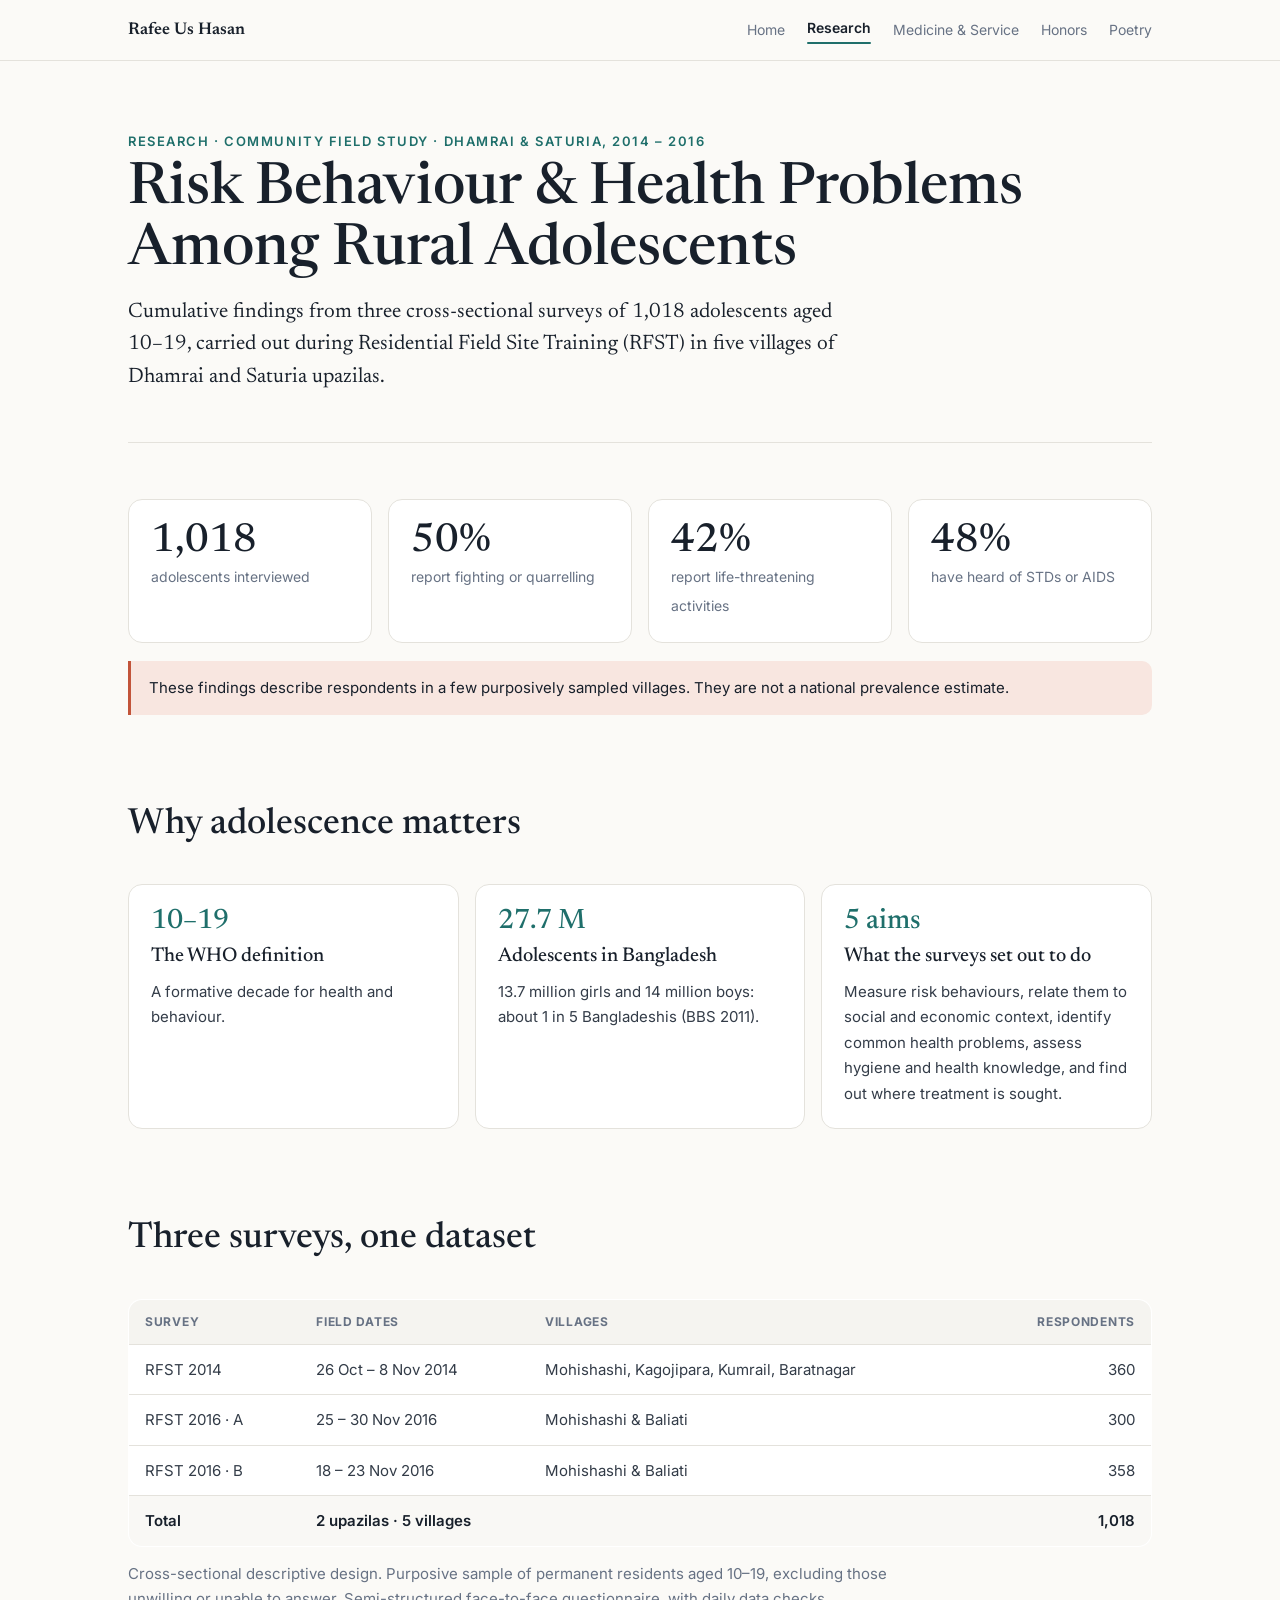
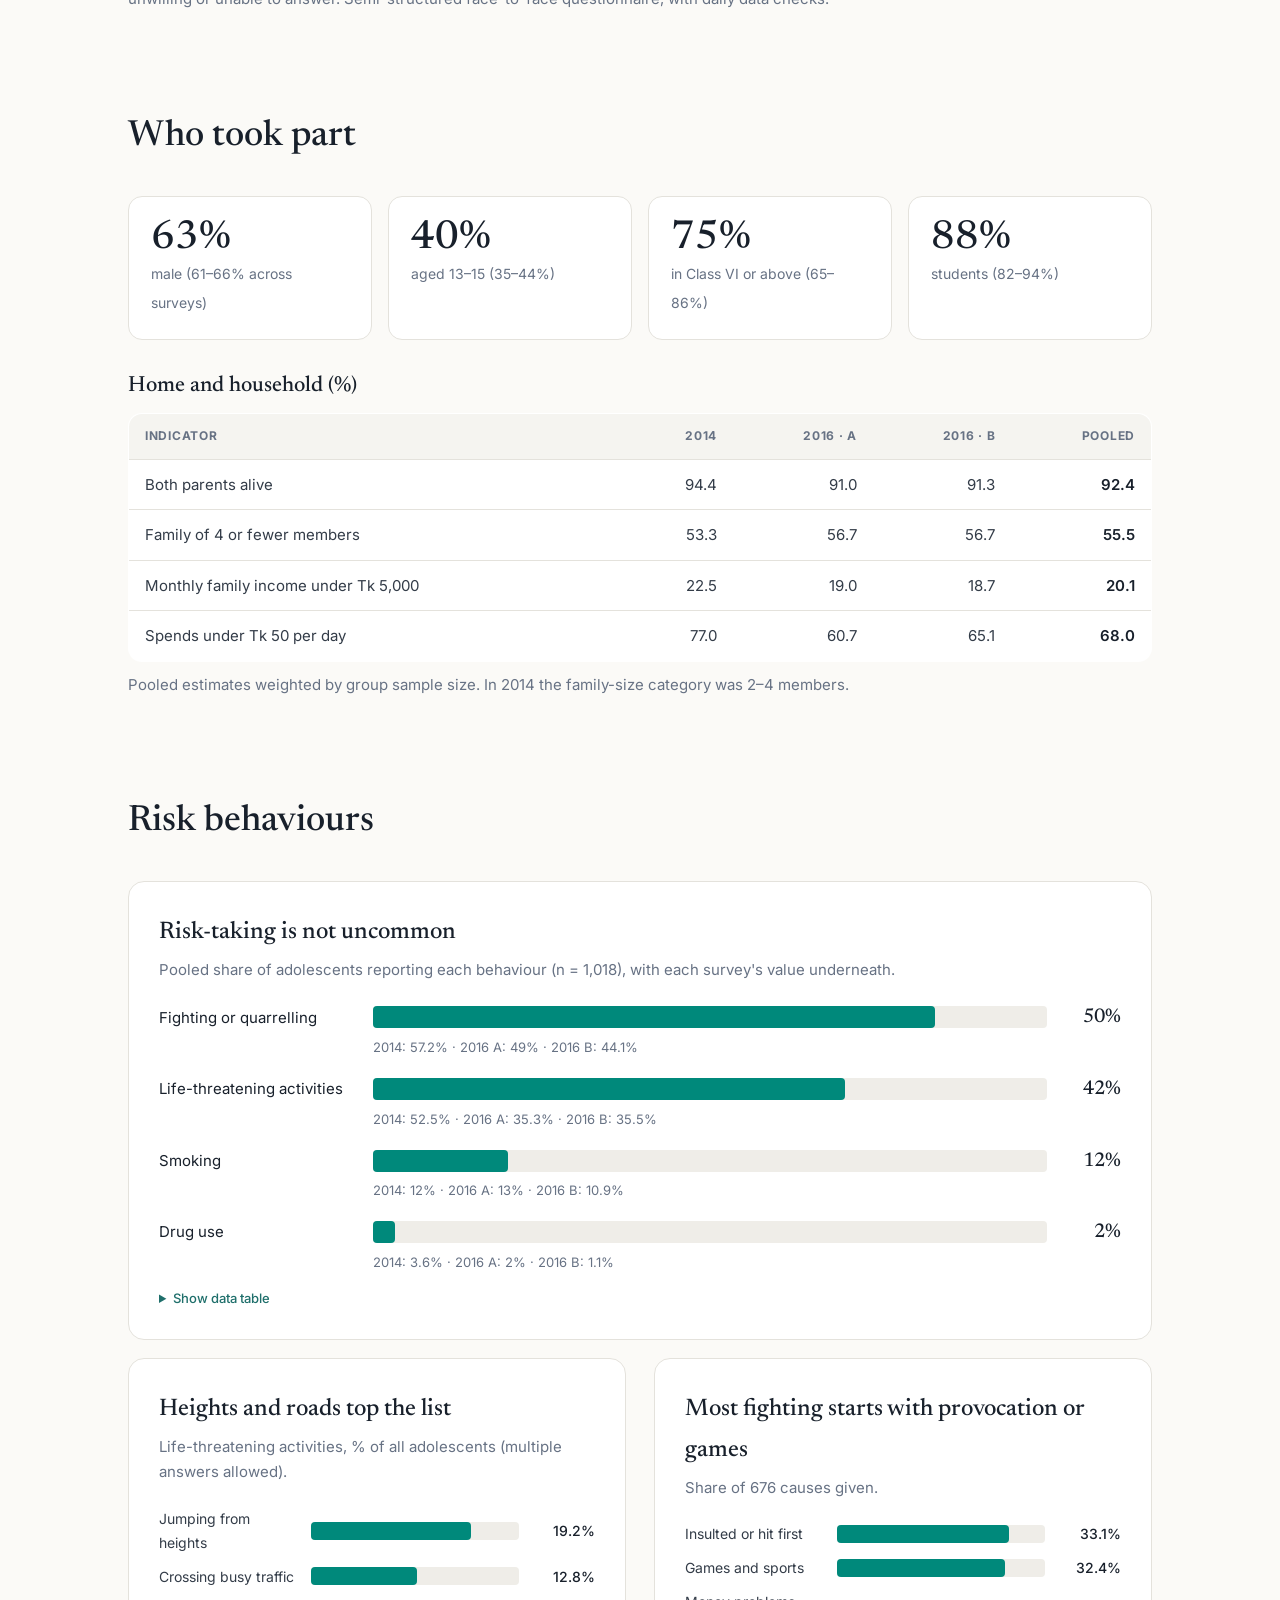
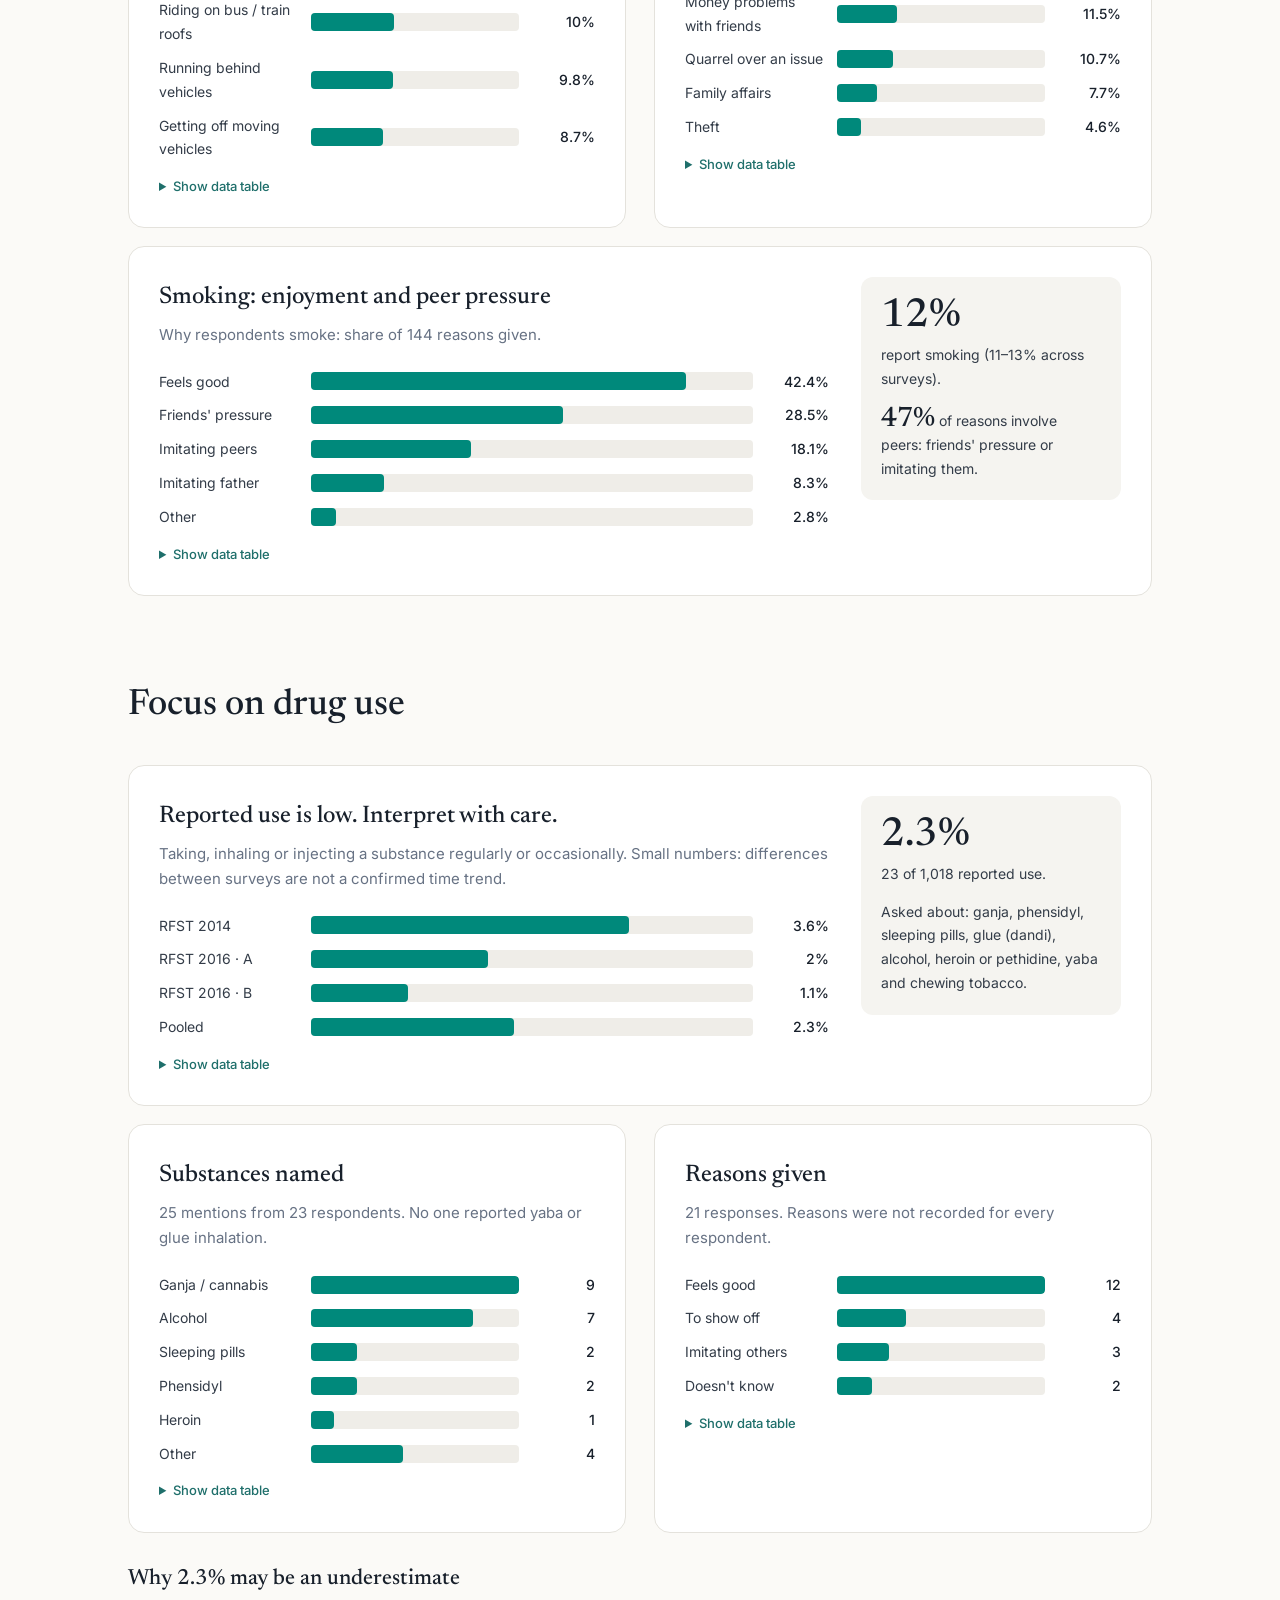
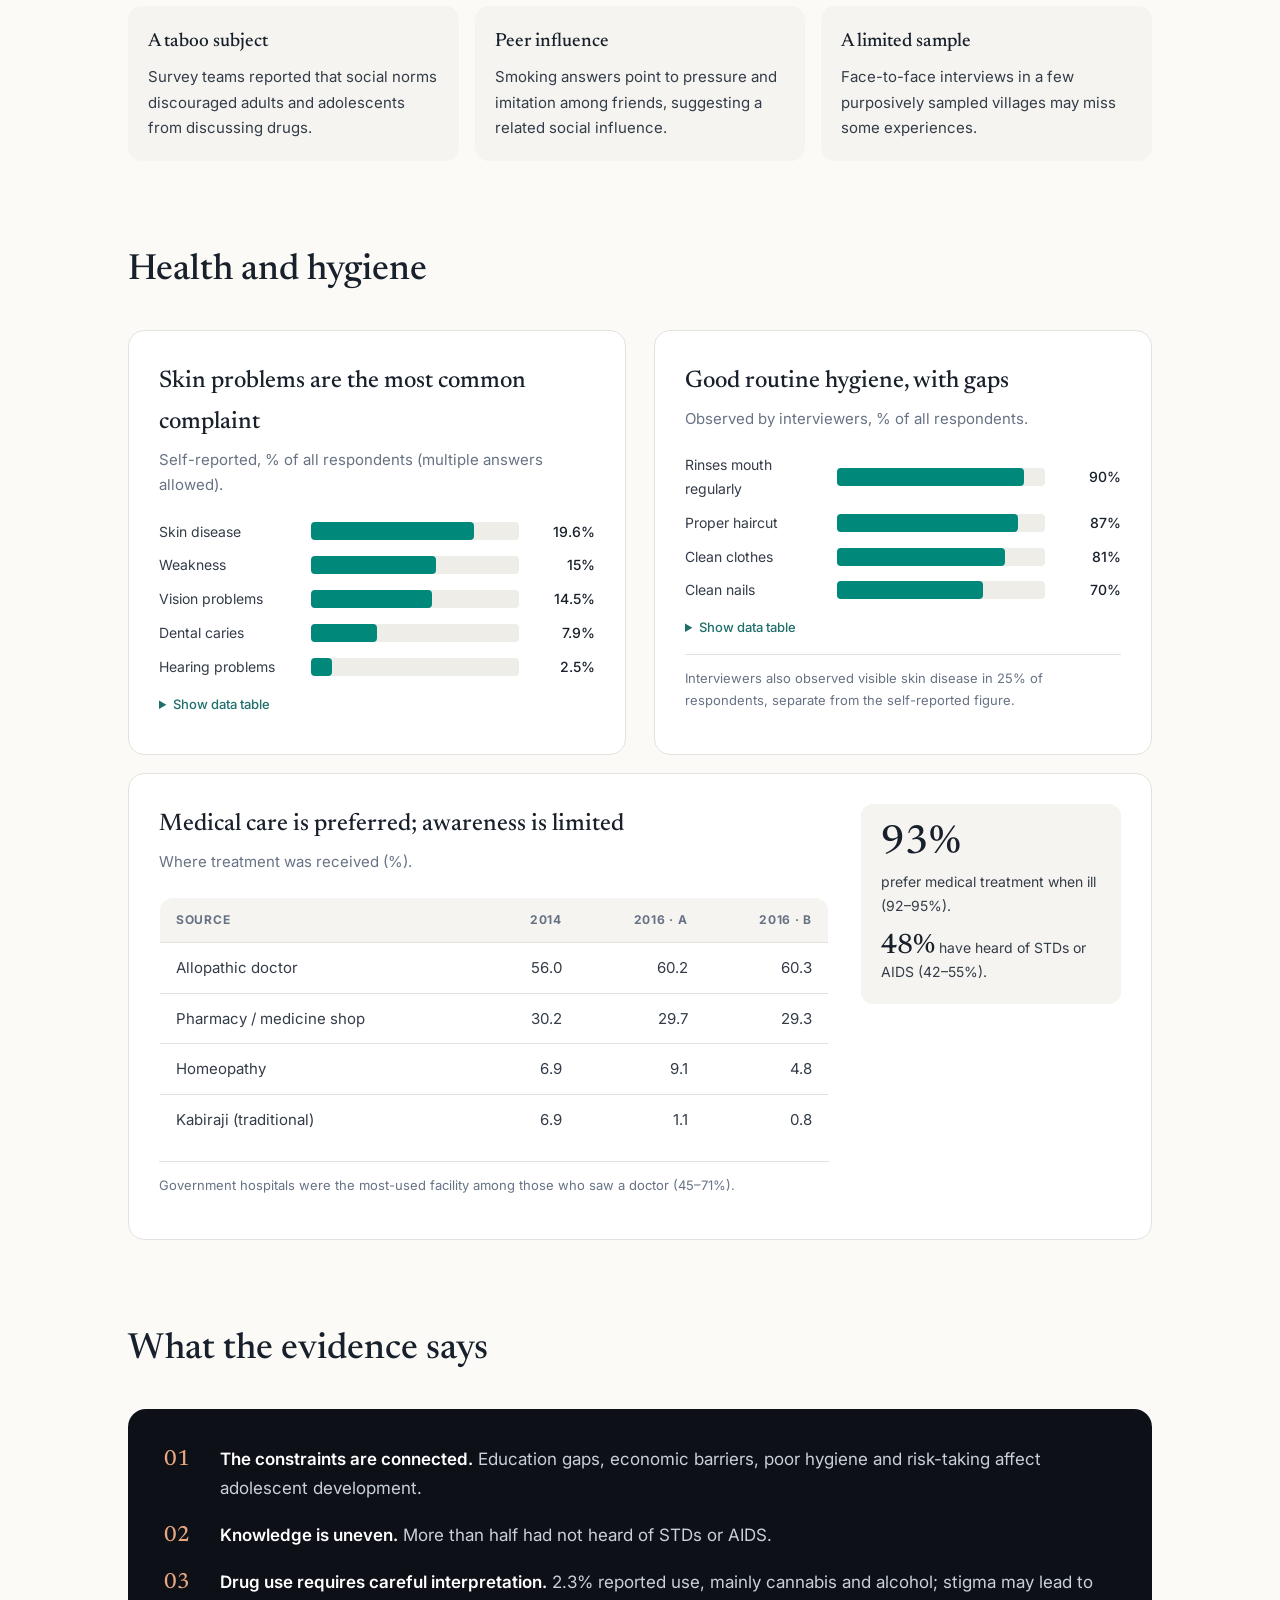
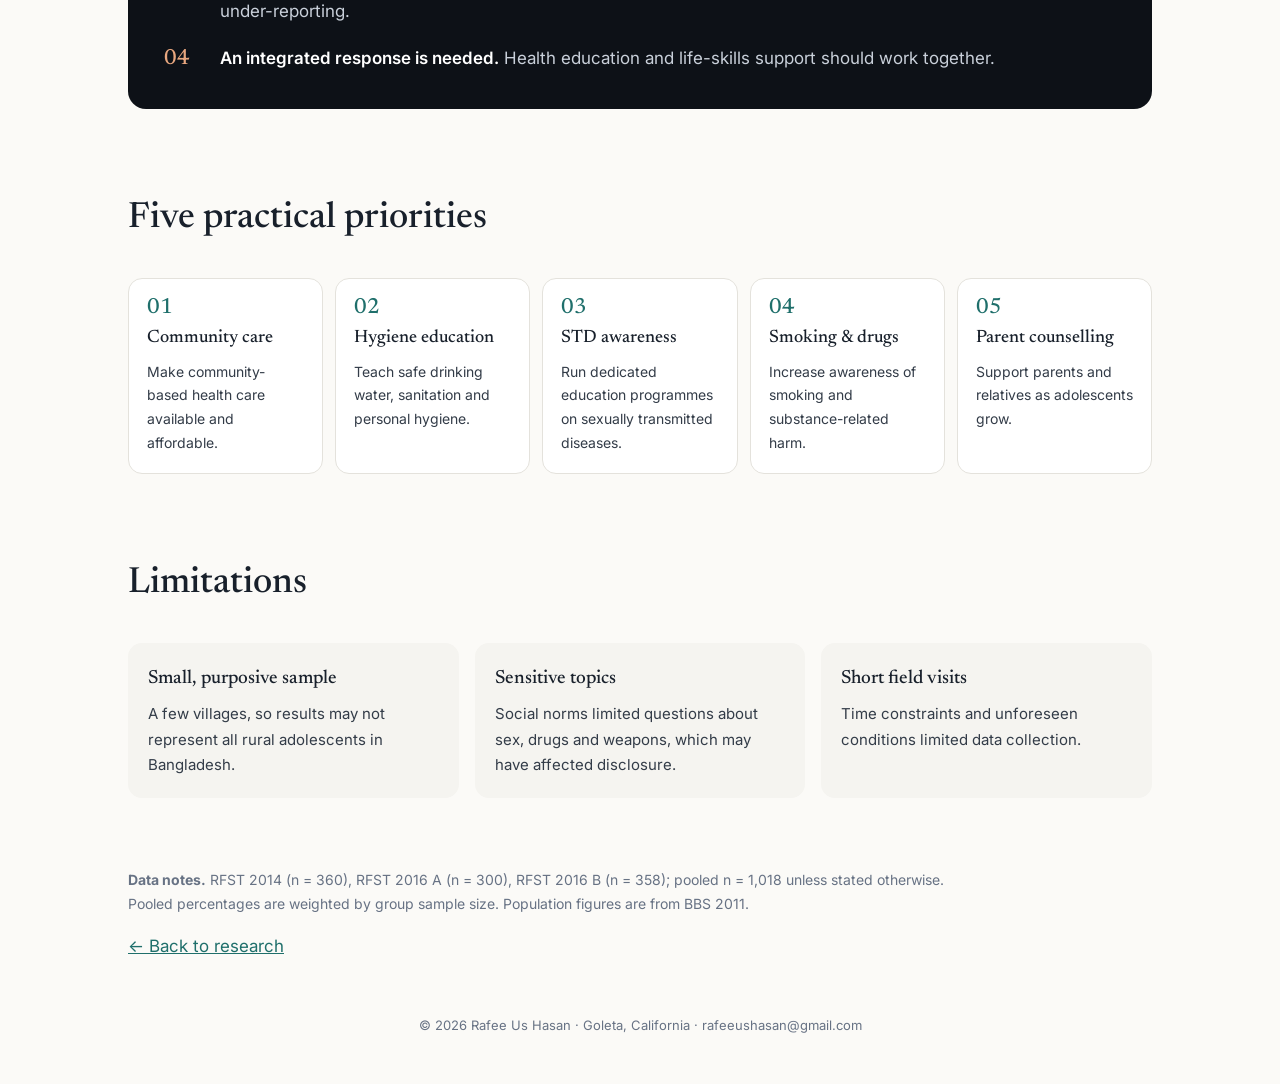
==== adolescent.html @ b2a67b73 "Add files via upload" ====
<!DOCTYPE html>
<html lang="en">
<head>
<meta charset="utf-8">
<meta name="viewport" content="width=device-width, initial-scale=1">
<title>Rural Adolescent Health — Rafee Us Hasan</title>
<link rel="preconnect" href="https://fonts.googleapis.com">
<link href="https://fonts.googleapis.com/css2?family=Newsreader:ital,opsz,wght@0,6..72,400;0,6..72,500;0,6..72,600;1,6..72,400&family=Inter:wght@400;500;600&display=swap" rel="stylesheet">
<link rel="stylesheet" href="style.css">
<style>
  :root{--s1:#00897b;--s2:#e0703e;--s3:#9aa5b4}
  .stats{display:grid;grid-template-columns:repeat(4,1fr);gap:16px;margin:8px 0 10px}
  .stat{background:var(--card);border:1px solid var(--line);border-radius:14px;padding:22px}
  .stat b{display:block;font:500 40px/1 Newsreader,serif;color:var(--ink)}
  .stat span{font-size:14px;color:var(--muted)}
  .callout{background:var(--coral-soft);border-left:3px solid var(--coral);border-radius:0 10px 10px 0;padding:14px 18px;font-size:15px;color:var(--ink);margin:18px 0 0}
  .flow{display:grid;grid-template-columns:repeat(3,1fr);gap:16px}
  .flow>div{background:var(--card);border:1px solid var(--line);border-radius:14px;padding:22px;position:relative}
  .flow .n{font:500 28px Newsreader,serif;color:var(--teal)}
  .flow h4{font-size:20px;margin:4px 0 6px}.flow p{margin:0;font-size:15px}
  .panel{display:grid;grid-template-columns:1fr 260px;gap:32px;background:var(--card);border:1px solid var(--line);border-radius:16px;padding:30px;align-items:start}
  .panel h3{font-size:24px;margin:0 0 4px}
  .panel .lead{font-size:15px;color:var(--muted);margin:0 0 22px}
  .side{background:#f5f4f0;border-radius:12px;padding:20px}
  .side b{display:block;font:500 40px/1 Newsreader,serif;color:var(--ink);margin-bottom:6px}
  .side p{margin:0 0 14px;font-size:14px}
  .side p:last-child{margin:0}
  .caveat{font-size:13px;color:var(--muted);margin-top:16px;border-top:1px solid var(--line);padding-top:12px}
  .ctitle{font-size:12px;font-weight:600;letter-spacing:.08em;text-transform:uppercase;color:var(--muted);margin:0 0 10px}
  /* vertical bars */
  .vbars{display:flex;align-items:flex-end;gap:10px;height:210px;border-bottom:1px solid #d9d6cf;padding:0 4px}
  .vb{flex:1;display:flex;flex-direction:column;align-items:center;justify-content:flex-end;height:100%;cursor:default}
  .vb .v{font:500 13px Inter;color:var(--ink);margin-bottom:6px}
  .vb i{display:block;width:72%;max-width:56px;background:var(--s1);border-radius:4px 4px 0 0;transition:opacity .15s}
  .vb:hover i{opacity:.75}
  .vlabels{display:flex;gap:10px;padding:8px 4px 0}
  .vlabels span{flex:1;text-align:center;font-size:12px;color:var(--muted)}
  .axisnote{font-size:12px;color:var(--muted);text-align:center;margin-top:6px}
  /* horizontal bars */
  .hbars{display:grid;gap:10px}
  .hb{display:grid;grid-template-columns:140px 1fr 64px;align-items:center;gap:12px;font-size:14px;cursor:default}
  .hb .track{background:#efede8;border-radius:4px;height:18px;overflow:hidden}
  .hb .fill{height:100%;background:var(--s1);border-radius:0 4px 4px 0}
  .hb:hover .fill{opacity:.75}
  .hb .val{font-weight:500;color:var(--ink);text-align:right}
  .hb .lab{color:var(--body)}
  /* stacked */
  .stack{display:flex;gap:2px;height:44px;border-radius:6px;overflow:hidden;margin:6px 0 14px}
  .stack div{height:100%;display:flex;align-items:center;padding-left:12px;color:#fff;font:600 14px Inter;cursor:default}
  .stack div:hover{opacity:.85}
  .legend{display:flex;flex-wrap:wrap;gap:18px;font-size:14px}
  .legend span{display:inline-flex;align-items:center;gap:8px}
  .legend i{width:12px;height:12px;border-radius:3px;display:inline-block}
  .duo{display:grid;grid-template-columns:1fr 1fr;gap:28px}
  .tiles3{display:grid;grid-template-columns:repeat(3,1fr);gap:16px}
  .tiles3 div{background:var(--card);border:1px solid var(--line);border-radius:14px;padding:22px}
  .tiles3 b{display:block;font:500 38px/1 Newsreader,serif;color:var(--ink)}
  .tiles3 span{display:block;font-size:15px;color:var(--ink);margin-top:8px}
  .tiles3 em{font-style:normal;font-size:13px;color:var(--muted)}
  .lim{display:grid;grid-template-columns:repeat(2,1fr);gap:16px}
  .lim div{background:#f5f4f0;border-radius:14px;padding:20px}
  .lim h4{font-size:19px;margin:0 0 6px}.lim p{margin:0;font-size:15px}
  .next{display:grid;grid-template-columns:1fr 1fr;gap:28px}
  .next ol{margin:0;padding-left:20px}.next li{margin:8px 0;font-size:16px}
  .next h4{font-size:20px;margin:0 0 4px}
  details.tbl{margin-top:14px;font-size:14px}
  details.tbl summary{cursor:pointer;color:var(--teal);font-weight:500;font-size:13px}
  details.tbl table{border-collapse:collapse;margin-top:8px;min-width:260px}
  details.tbl td,details.tbl th{border-top:1px solid var(--line);padding:6px 16px 6px 0;text-align:left}
  details.tbl th{font-weight:600;color:var(--ink)}
  #tip{position:fixed;pointer-events:none;background:var(--ink);color:#fff;font:500 13px Inter;padding:7px 10px;border-radius:6px;opacity:0;transition:opacity .1s;z-index:50;white-space:nowrap}
  .source{font-size:14px;color:var(--muted);max-width:820px}
  @media (max-width:900px){.stats{grid-template-columns:1fr 1fr}.flow,.panel,.duo,.tiles3,.lim,.next{grid-template-columns:1fr}.hb{grid-template-columns:110px 1fr 48px}}
</style>

<style>
  .surveys{width:100%;border-collapse:collapse;font-size:15px;background:var(--card);border:1px solid var(--line);border-radius:14px;overflow:hidden}
  .surveys th,.surveys td{padding:12px 16px;text-align:left;border-top:1px solid var(--line)}
  .surveys th{background:#f5f4f0;font-size:12px;letter-spacing:.06em;text-transform:uppercase;color:var(--muted);border-top:0}
  .surveys td.num,.surveys th.num{text-align:right}
  .surveys tr.total td{font-weight:600;color:var(--ink);background:#f9f8f5}
  .surveys td.pool{font-weight:600;color:var(--ink)}
  .behav{display:grid;gap:18px}
  .bh{display:grid;grid-template-columns:200px 1fr 60px;gap:14px;align-items:center;cursor:default}
  .bh .lab{font-size:15px;color:var(--ink)}
  .bh .track{background:#efede8;border-radius:4px;height:22px;overflow:hidden}
  .bh .fill{display:block;height:100%;background:var(--s1);border-radius:0 4px 4px 0}
  .bh .val{font:500 20px Newsreader,serif;color:var(--ink);text-align:right}
  .bh .by{grid-column:2/4;font-size:13px;color:var(--muted);margin-top:-8px}
  .recs{display:grid;grid-template-columns:repeat(5,1fr);gap:12px}
  .recs>div{background:var(--card);border:1px solid var(--line);border-radius:14px;padding:18px}
  .recs .n{font:500 22px Newsreader,serif;color:var(--teal)}
  .recs h4{font-size:18px;margin:4px 0 6px}.recs p{margin:0;font-size:14px}
  .conc{background:#0d1117;color:#c9d0da;border-radius:18px;padding:36px;display:grid;gap:18px}
  .conc>div{display:grid;grid-template-columns:44px 1fr;gap:12px;align-items:baseline}
  .conc .n{font:500 22px Newsreader,serif;color:#e8a77f}
  .conc b{color:#fff;font-weight:600}
  .lim3{display:grid;grid-template-columns:repeat(3,1fr);gap:16px}
  .lim3>div{background:#f5f4f0;border-radius:14px;padding:20px}.lim3 h4{font-size:19px;margin:0 0 6px}.lim3 p{margin:0;font-size:15px}
  .chips2{display:flex;flex-wrap:wrap;gap:8px;margin-top:10px}.chips2 span{font-size:14px;background:#fff;border:1px solid var(--line);border-radius:99px;padding:6px 14px}
  @media (max-width:900px){.recs,.lim3{grid-template-columns:1fr}.bh{grid-template-columns:120px 1fr 50px}}
</style>
</head>
<body>
<div class="bar"><div class="wrap">
  <a class="name" href="index.html">Rafee Us Hasan</a>
  <button class="menu" onclick="document.getElementById('nav').classList.toggle('open')">Menu</button>
  <nav id="nav"><a href="index.html">Home</a><a href="research.html" class="on">Research</a><a href="medicine.html">Medicine &amp; Service</a><a href="honors.html">Honors</a><a href="poetry.html">Poetry</a></nav>
</div></div>
<div class="wrap">
  <header class="pagehead">
    <p class="eyebrow">Research · Community field study · Dhamrai &amp; Saturia, 2014 – 2016</p>
    <h1>Risk Behaviour &amp; Health Problems Among Rural Adolescents</h1>
    <p>Cumulative findings from three cross-sectional surveys of 1,018 adolescents aged 10–19, carried out during Residential Field Site Training (RFST) in five villages of Dhamrai and Saturia upazilas.</p>
  </header>

  <section style="padding-top:40px">
    <div class="stats">
      <div class="stat"><b>1,018</b><span>adolescents interviewed</span></div>
      <div class="stat"><b>50%</b><span>report fighting or quarrelling</span></div>
      <div class="stat"><b>42%</b><span>report life-threatening activities</span></div>
      <div class="stat"><b>48%</b><span>have heard of STDs or AIDS</span></div>
    </div>
    <p class="callout">These findings describe respondents in a few purposively sampled villages. They are not a national prevalence estimate.</p>
  </section>

  <section>
    <div class="sec-head"><h2>Why adolescence matters</h2></div>
    <div class="flow">
      <div><div class="n">10–19</div><h4>The WHO definition</h4><p>A formative decade for health and behaviour.</p></div>
      <div><div class="n">27.7 M</div><h4>Adolescents in Bangladesh</h4><p>13.7 million girls and 14 million boys: about 1 in 5 Bangladeshis (BBS 2011).</p></div>
      <div><div class="n">5 aims</div><h4>What the surveys set out to do</h4><p>Measure risk behaviours, relate them to social and economic context, identify common health problems, assess hygiene and health knowledge, and find out where treatment is sought.</p></div>
    </div>
  </section>

  <section>
    <div class="sec-head"><h2>Three surveys, one dataset</h2></div>
    <table class="surveys">
      <tr><th>Survey</th><th>Field dates</th><th>Villages</th><th class="num">Respondents</th></tr>
      <tr><td>RFST 2014</td><td>26 Oct – 8 Nov 2014</td><td>Mohishashi, Kagojipara, Kumrail, Baratnagar</td><td class="num">360</td></tr>
      <tr><td>RFST 2016 · A</td><td>25 – 30 Nov 2016</td><td>Mohishashi &amp; Baliati</td><td class="num">300</td></tr>
      <tr><td>RFST 2016 · B</td><td>18 – 23 Nov 2016</td><td>Mohishashi &amp; Baliati</td><td class="num">358</td></tr>
      <tr class="total"><td>Total</td><td colspan="2">2 upazilas · 5 villages</td><td class="num">1,018</td></tr>
    </table>
    <p class="note" style="margin-top:14px">Cross-sectional descriptive design. Purposive sample of permanent residents aged 10–19, excluding those unwilling or unable to answer. Semi-structured face-to-face questionnaire, with daily data checks.</p>
  </section>

  <section>
    <div class="sec-head"><h2>Who took part</h2></div>
    <div class="stats">
      <div class="stat"><b>63%</b><span>male (61–66% across surveys)</span></div>
      <div class="stat"><b>40%</b><span>aged 13–15 (35–44%)</span></div>
      <div class="stat"><b>75%</b><span>in Class VI or above (65–86%)</span></div>
      <div class="stat"><b>88%</b><span>students (82–94%)</span></div>
    </div>
    <h3 class="mini-h">Home and household (%)</h3>
    <table class="surveys">
      <tr><th>Indicator</th><th class="num">2014</th><th class="num">2016 · A</th><th class="num">2016 · B</th><th class="num">Pooled</th></tr>
      <tr><td>Both parents alive</td><td class="num">94.4</td><td class="num">91.0</td><td class="num">91.3</td><td class="num pool">92.4</td></tr>
      <tr><td>Family of 4 or fewer members</td><td class="num">53.3</td><td class="num">56.7</td><td class="num">56.7</td><td class="num pool">55.5</td></tr>
      <tr><td>Monthly family income under Tk 5,000</td><td class="num">22.5</td><td class="num">19.0</td><td class="num">18.7</td><td class="num pool">20.1</td></tr>
      <tr><td>Spends under Tk 50 per day</td><td class="num">77.0</td><td class="num">60.7</td><td class="num">65.1</td><td class="num pool">68.0</td></tr>
    </table>
    <p class="note" style="margin-top:10px">Pooled estimates weighted by group sample size. In 2014 the family-size category was 2–4 members.</p>
  </section>

  <section>
    <div class="sec-head"><h2>Risk behaviours</h2></div>
    <div class="panel" style="grid-template-columns:1fr">
      <div>
        <h3>Risk-taking is not uncommon</h3>
        <p class="lead">Pooled share of adolescents reporting each behaviour (n = 1,018), with each survey's value underneath.</p>
        <div class="behav" id="behav"></div>
      </div>
    </div>
    <div class="duo" style="margin-top:18px">
      <div class="panel" style="grid-template-columns:1fr"><div>
        <h3>Heights and roads top the list</h3>
        <p class="lead">Life-threatening activities, % of all adolescents (multiple answers allowed).</p>
        <div class="chart" data-chart="activities"></div>
      </div></div>
      <div class="panel" style="grid-template-columns:1fr"><div>
        <h3>Most fighting starts with provocation or games</h3>
        <p class="lead">Share of 676 causes given.</p>
        <div class="chart" data-chart="fight"></div>
      </div></div>
    </div>
    <div class="panel" style="margin-top:18px">
      <div>
        <h3>Smoking: enjoyment and peer pressure</h3>
        <p class="lead">Why respondents smoke: share of 144 reasons given.</p>
        <div class="chart" data-chart="smoke"></div>
      </div>
      <div class="side"><b>12%</b><p>report smoking (11–13% across surveys).</p><p><b style="font-size:28px;display:inline">47%</b> of reasons involve peers: friends' pressure or imitating them.</p></div>
    </div>
  </section>

  <section>
    <div class="sec-head"><h2>Focus on drug use</h2></div>
    <div class="panel">
      <div>
        <h3>Reported use is low. Interpret with care.</h3>
        <p class="lead">Taking, inhaling or injecting a substance regularly or occasionally. Small numbers: differences between surveys are not a confirmed time trend.</p>
        <div class="chart" data-chart="drugs"></div>
      </div>
      <div class="side"><b>2.3%</b><p>23 of 1,018 reported use.</p><p>Asked about: ganja, phensidyl, sleeping pills, glue (dandi), alcohol, heroin or pethidine, yaba and chewing tobacco.</p></div>
    </div>
    <div class="duo" style="margin-top:18px">
      <div class="panel" style="grid-template-columns:1fr"><div>
        <h3>Substances named</h3>
        <p class="lead">25 mentions from 23 respondents. No one reported yaba or glue inhalation.</p>
        <div class="chart" data-chart="subs"></div>
      </div></div>
      <div class="panel" style="grid-template-columns:1fr"><div>
        <h3>Reasons given</h3>
        <p class="lead">21 responses. Reasons were not recorded for every respondent.</p>
        <div class="chart" data-chart="reasons"></div>
      </div></div>
    </div>
    <h3 class="mini-h">Why 2.3% may be an underestimate</h3>
    <div class="lim3">
      <div><h4>A taboo subject</h4><p>Survey teams reported that social norms discouraged adults and adolescents from discussing drugs.</p></div>
      <div><h4>Peer influence</h4><p>Smoking answers point to pressure and imitation among friends, suggesting a related social influence.</p></div>
      <div><h4>A limited sample</h4><p>Face-to-face interviews in a few purposively sampled villages may miss some experiences.</p></div>
    </div>
  </section>

  <section>
    <div class="sec-head"><h2>Health and hygiene</h2></div>
    <div class="duo">
      <div class="panel" style="grid-template-columns:1fr"><div>
        <h3>Skin problems are the most common complaint</h3>
        <p class="lead">Self-reported, % of all respondents (multiple answers allowed).</p>
        <div class="chart" data-chart="health"></div>
      </div></div>
      <div class="panel" style="grid-template-columns:1fr"><div>
        <h3>Good routine hygiene, with gaps</h3>
        <p class="lead">Observed by interviewers, % of all respondents.</p>
        <div class="chart" data-chart="hygiene"></div>
        <p class="caveat">Interviewers also observed visible skin disease in 25% of respondents, separate from the self-reported figure.</p>
      </div></div>
    </div>
    <div class="panel" style="margin-top:18px">
      <div>
        <h3>Medical care is preferred; awareness is limited</h3>
        <p class="lead">Where treatment was received (%).</p>
        <table class="surveys">
          <tr><th>Source</th><th class="num">2014</th><th class="num">2016 · A</th><th class="num">2016 · B</th></tr>
          <tr><td>Allopathic doctor</td><td class="num">56.0</td><td class="num">60.2</td><td class="num">60.3</td></tr>
          <tr><td>Pharmacy / medicine shop</td><td class="num">30.2</td><td class="num">29.7</td><td class="num">29.3</td></tr>
          <tr><td>Homeopathy</td><td class="num">6.9</td><td class="num">9.1</td><td class="num">4.8</td></tr>
          <tr><td>Kabiraji (traditional)</td><td class="num">6.9</td><td class="num">1.1</td><td class="num">0.8</td></tr>
        </table>
        <p class="caveat">Government hospitals were the most-used facility among those who saw a doctor (45–71%).</p>
      </div>
      <div class="side"><b>93%</b><p>prefer medical treatment when ill (92–95%).</p><p><b style="font-size:28px;display:inline">48%</b> have heard of STDs or AIDS (42–55%).</p></div>
    </div>
  </section>

  <section>
    <div class="sec-head"><h2>What the evidence says</h2></div>
    <div class="conc">
      <div><span class="n">01</span><p style="margin:0"><b>The constraints are connected.</b> Education gaps, economic barriers, poor hygiene and risk-taking affect adolescent development.</p></div>
      <div><span class="n">02</span><p style="margin:0"><b>Knowledge is uneven.</b> More than half had not heard of STDs or AIDS.</p></div>
      <div><span class="n">03</span><p style="margin:0"><b>Drug use requires careful interpretation.</b> 2.3% reported use, mainly cannabis and alcohol; stigma may lead to under-reporting.</p></div>
      <div><span class="n">04</span><p style="margin:0"><b>An integrated response is needed.</b> Health education and life-skills support should work together.</p></div>
    </div>
  </section>

  <section>
    <div class="sec-head"><h2>Five practical priorities</h2></div>
    <div class="recs">
      <div><div class="n">01</div><h4>Community care</h4><p>Make community-based health care available and affordable.</p></div>
      <div><div class="n">02</div><h4>Hygiene education</h4><p>Teach safe drinking water, sanitation and personal hygiene.</p></div>
      <div><div class="n">03</div><h4>STD awareness</h4><p>Run dedicated education programmes on sexually transmitted diseases.</p></div>
      <div><div class="n">04</div><h4>Smoking &amp; drugs</h4><p>Increase awareness of smoking and substance-related harm.</p></div>
      <div><div class="n">05</div><h4>Parent counselling</h4><p>Support parents and relatives as adolescents grow.</p></div>
    </div>
  </section>

  <section>
    <div class="sec-head"><h2>Limitations</h2></div>
    <div class="lim3">
      <div><h4>Small, purposive sample</h4><p>A few villages, so results may not represent all rural adolescents in Bangladesh.</p></div>
      <div><h4>Sensitive topics</h4><p>Social norms limited questions about sex, drugs and weapons, which may have affected disclosure.</p></div>
      <div><h4>Short field visits</h4><p>Time constraints and unforeseen conditions limited data collection.</p></div>
    </div>
  </section>

  <section style="padding-top:56px">
    <p class="source"><b>Data notes.</b> RFST 2014 (n = 360), RFST 2016 A (n = 300), RFST 2016 B (n = 358); pooled n = 1,018 unless stated otherwise. Pooled percentages are weighted by group sample size. Population figures are from BBS 2011.</p>
    <p><a href="research.html">← Back to research</a></p>
  </section>

  <footer>© 2026 Rafee Us Hasan · Goleta, California · rafeeushasan@gmail.com</footer>
</div>
<div id="tip"></div>
<script>
const DATA = {
  activities:{rows:[['Jumping from heights',19.2],['Crossing busy traffic',12.8],['Riding on bus / train roofs',10.0],['Running behind vehicles',9.8],['Getting off moving vehicles',8.7]], pct:true, max:25},
  fight:{rows:[['Insulted or hit first',33.1],['Games and sports',32.4],['Money problems with friends',11.5],['Quarrel over an issue',10.7],['Family affairs',7.7],['Theft',4.6]], pct:true, max:40},
  smoke:{rows:[['Feels good',42.4],["Friends' pressure",28.5],['Imitating peers',18.1],['Imitating father',8.3],['Other',2.8]], pct:true, max:50},
  drugs:{rows:[['RFST 2014',3.6,'13 / 360'],['RFST 2016 · A',2.0,'6 / 300'],['RFST 2016 · B',1.1,'4 / 358'],['Pooled',2.3,'23 / 1,018']], pct:true, max:5},
  subs:{rows:[['Ganja / cannabis',9],['Alcohol',7],['Sleeping pills',2],['Phensidyl',2],['Heroin',1],['Other',4]], unit:'mentions', max:9},
  reasons:{rows:[['Feels good',12],['To show off',4],['Imitating others',3],["Doesn't know",2]], unit:'responses', max:12},
  health:{rows:[['Skin disease',19.6],['Weakness',15.0],['Vision problems',14.5],['Dental caries',7.9],['Hearing problems',2.5]], pct:true, max:25},
  hygiene:{rows:[['Rinses mouth regularly',90],['Proper haircut',87],['Clean clothes',81],['Clean nails',70]], pct:true, max:100}
};
const BEHAV = [['Fighting or quarrelling',50,[57.2,49.0,44.1]],['Life-threatening activities',42,[52.5,35.3,35.5]],['Smoking',12,[12.0,13.0,10.9]],['Drug use',2,[3.6,2.0,1.1]]];
const tip = document.getElementById('tip');
function bindTip(el, text){
  el.addEventListener('mousemove', e => { tip.textContent = text; tip.style.opacity = 1; tip.style.left = (e.clientX + 14) + 'px'; tip.style.top = (e.clientY - 34) + 'px'; });
  el.addEventListener('mouseleave', () => tip.style.opacity = 0);
}
function table(rows, head){
  const d = document.createElement('details'); d.className = 'tbl';
  d.innerHTML = '<summary>Show data table</summary><table><tr>' + head.map(h => `<th>${h}</th>`).join('') + '</tr>' +
    rows.map(r => '<tr>' + r.map(c => `<td>${c}</td>`).join('') + '</tr>').join('') + '</table>';
  return d;
}
document.querySelectorAll('[data-chart]').forEach(host => {
  const c = DATA[host.dataset.chart];
  const wrap = document.createElement('div'); wrap.className = 'hbars';
  c.rows.forEach(r => {
    const [k, v, extra] = r;
    const val = c.pct ? v + '%' : v;
    const row = document.createElement('div'); row.className = 'hb';
    row.innerHTML = `<span class="lab">${k}</span><span class="track"><span class="fill" style="display:block;width:${(v / c.max * 100).toFixed(1)}%"></span></span><span class="val">${val}</span>`;
    bindTip(row, `${k}: ${val}${extra ? ' (' + extra + ')' : ''}${c.unit ? ' ' + c.unit : ''}`);
    wrap.appendChild(row);
  });
  host.appendChild(wrap);
  host.appendChild(table(c.rows.map(r => [r[0], c.pct ? r[1] + '%' : r[1]].concat(r[2] ? [r[2]] : [])), ['Category', c.pct ? 'Share' : 'Count'].concat(c.rows[0][2] ? ['Count'] : [])));
});
const bh = document.getElementById('behav');
BEHAV.forEach(([k, pool, s]) => {
  const row = document.createElement('div'); row.className = 'bh';
  row.innerHTML = `<span class="lab">${k}</span><span class="track"><span class="fill" style="width:${pool / 60 * 100}%"></span></span><span class="val">${pool}%</span><span class="by">2014: ${s[0]}% · 2016 A: ${s[1]}% · 2016 B: ${s[2]}%</span>`;
  bindTip(row, `${k}: ${pool}% pooled`);
  bh.appendChild(row);
});
bh.after(table(BEHAV.map(([k, p, s]) => [k, s[0] + '%', s[1] + '%', s[2] + '%', p + '%']), ['Behaviour', '2014', '2016 A', '2016 B', 'Pooled']));
</script>
</body>
</html>
---- style.css ----
:root{
    --bg:#fbfaf7; --ink:#18202b; --body:#333c48; --muted:#677284; --line:#e4e2dc;
    --teal:#1f6f6b; --teal-soft:#e3f0ee; --coral:#c2543a; --coral-soft:#f8e6e0; --card:#ffffff;
  }
  *{box-sizing:border-box}
  html{scroll-behavior:smooth}
  body{margin:0;background:var(--bg);color:var(--body);font:17px/1.7 Inter,system-ui,sans-serif;-webkit-font-smoothing:antialiased}
  h1,h2,h3,h4{font-family:Newsreader,Georgia,serif;color:var(--ink);font-weight:500}
  a{color:var(--teal)}
  .wrap{max-width:1080px;margin:0 auto;padding:0 28px}

  /* top bar */
  .bar{position:sticky;top:0;z-index:10;background:rgba(251,250,247,.92);backdrop-filter:blur(8px);border-bottom:1px solid var(--line)}
  .bar .wrap{display:flex;align-items:center;justify-content:space-between;height:60px}
  .bar .name{font:600 17px Newsreader,serif;color:var(--ink);text-decoration:none}
  .bar nav a{font-size:14px;color:var(--muted);text-decoration:none;margin-left:22px}
  .bar nav a:hover{color:var(--teal)}
  .btn{display:inline-block;font:500 14px Inter;padding:9px 16px;border-radius:8px;text-decoration:none;border:1px solid var(--teal);transition:.15s}
  .btn.solid{background:var(--teal);color:#fff}
  .btn.solid:hover{background:#185a57}
  .btn.ghost{color:var(--teal);background:transparent}
  .btn.ghost:hover{background:var(--teal-soft)}

  /* hero */
  .hero{padding:76px 0 64px;display:grid;grid-template-columns:1fr 340px;gap:72px;align-items:center}
  .eyebrow{font-size:13px;font-weight:600;letter-spacing:.12em;text-transform:uppercase;color:var(--teal);margin:0 0 14px}
  .hero h1{font-size:clamp(40px,5.4vw,60px);line-height:1.05;margin:0 0 22px;letter-spacing:-.01em}
  .statement{font:400 22px/1.55 Newsreader,serif;color:var(--ink);margin:0 0 26px;max-width:640px}
  .statement em{color:var(--teal);font-style:italic}
  .cta{display:flex;gap:12px;flex-wrap:wrap}
  .portrait{margin:0;position:relative}
  .portrait .frame{aspect-ratio:4/5;border-radius:14px;overflow:hidden;background:#ece9e2;position:relative;box-shadow:0 1px 0 rgba(0,0,0,.04),0 20px 40px -24px rgba(24,32,43,.35)}
  .portrait img{width:100%;height:100%;object-fit:cover;display:block}
  .portrait .ph{position:absolute;inset:0;display:none;flex-direction:column;align-items:center;justify-content:center;gap:10px;color:#9a9486;font-size:13px;text-align:center}
  .portrait .ph svg{width:44%;height:auto;opacity:.55}
  .portrait.empty img{display:none}
  .portrait.empty .ph{display:flex}
  .portrait:after{content:"";position:absolute;inset:14px 14px -14px -14px;border:1px solid var(--teal);border-radius:14px;z-index:-1;opacity:.35}
  .meta{display:flex;flex-wrap:wrap;gap:6px 22px;font-size:14px;color:var(--muted);margin:0 0 26px}
  .meta span:before{content:"";display:inline-block;width:6px;height:6px;border-radius:50%;background:var(--teal);opacity:.6;margin-right:8px;vertical-align:middle}
  .wip{display:inline-block;font:600 11px Inter;letter-spacing:.08em;text-transform:uppercase;color:var(--coral);background:var(--coral-soft);padding:3px 9px;border-radius:99px;margin-left:8px;vertical-align:middle}

  /* glance */
  .glance{display:grid;grid-template-columns:repeat(4,1fr);border-top:1px solid var(--line);border-bottom:1px solid var(--line)}
  .glance div{padding:22px 20px;border-right:1px solid var(--line)}
  .glance div:last-child{border-right:0}
  .glance b{display:block;font:500 30px/1.1 Newsreader,serif;color:var(--ink)}
  .glance span{font-size:14px;color:var(--muted)}

  section{padding:80px 0 0}
  .sec-head{display:flex;align-items:baseline;gap:16px;margin-bottom:28px}
  .sec-head .num{font:500 14px Inter;color:var(--teal)}
  .sec-head h2{font-size:36px;margin:0}
  .intro{max-width:740px;font-size:18px;margin:0 0 36px}

  /* project */
  .project{display:grid;grid-template-columns:1fr 1fr;gap:40px;background:var(--card);border:1px solid var(--line);border-radius:16px;padding:36px;margin-bottom:24px}
  .project .tag{font-size:12px;font-weight:600;letter-spacing:.08em;text-transform:uppercase;color:var(--muted)}
  .project h3{font-size:28px;line-height:1.2;margin:8px 0 6px}
  .project .q{font:italic 19px/1.45 Newsreader,serif;color:var(--teal);margin:0 0 16px}
  .project p{margin:0 0 12px}
  .project ul{padding-left:20px;margin:0 0 12px}
  .project li{margin:4px 0}
  .ms{font-size:14px;background:#f5f4f0;border-left:3px solid var(--teal);padding:10px 14px;border-radius:0 8px 8px 0;margin-top:14px}
  .figure{background:#fcfcfb;border:1px solid var(--line);border-radius:12px;padding:20px}
  .figure .cap{font-size:13px;color:var(--muted);margin-top:12px;line-height:1.5}
  .figure .cap b{color:var(--ink)}
  .seg{display:inline-flex;border:1px solid var(--line);border-radius:8px;overflow:hidden;margin-bottom:14px}
  .seg button{font:500 13px Inter;border:0;background:#fff;color:var(--muted);padding:8px 14px;cursor:pointer}
  .seg button+button{border-left:1px solid var(--line)}
  .seg button.on{background:var(--ink);color:#fff}
  .replay{font:500 13px Inter;border:1px solid var(--line);background:#fff;color:var(--ink);padding:7px 12px;border-radius:8px;cursor:pointer;margin-bottom:12px}
  .replay:hover{border-color:var(--teal);color:var(--teal)}
  svg text{font-family:Inter,sans-serif}

  .mini{display:grid;grid-template-columns:repeat(3,1fr);gap:18px}
  .mini .c{background:var(--card);border:1px solid var(--line);border-radius:14px;padding:24px}
  .mini h4{font-size:21px;margin:6px 0 8px;line-height:1.25}
  .mini p{margin:0;font-size:15px}

  /* questions */
  .qs{counter-reset:q;display:grid;gap:14px}
  .qrow{display:grid;grid-template-columns:60px 1fr 1fr;gap:28px;align-items:start;padding:24px 0;border-top:1px solid var(--line)}
  .qrow:before{counter-increment:q;content:counter(q,decimal-leading-zero);font:500 30px Newsreader,serif;color:var(--teal)}
  .qrow h4{font-size:22px;line-height:1.3;margin:0}
  .qrow p{margin:0;font-size:15px}
  .chips{display:flex;flex-wrap:wrap;gap:6px;margin-top:10px}
  .chips span{font-size:12px;background:var(--teal-soft);color:var(--teal);padding:3px 10px;border-radius:99px}

  /* bring */
  .bring{display:grid;grid-template-columns:repeat(2,1fr);gap:18px}
  .bring .c{border:1px solid var(--line);border-radius:14px;padding:26px;background:var(--card)}
  .bring h4{font-size:22px;margin:0 0 8px}
  .bring p{margin:0;font-size:15px}

  /* background */
  .two{display:grid;grid-template-columns:1fr 1fr;gap:48px}
  .entry{padding:16px 0;border-top:1px solid var(--line)}
  .entry .top{display:flex;justify-content:space-between;gap:12px}
  .entry h4{font-size:19px;margin:0}
  .entry .when{font-size:13px;color:var(--muted);white-space:nowrap}
  .entry .where{font-size:14px;color:var(--muted);margin:2px 0 6px}
  .entry p{margin:0;font-size:15px}
  .skills{display:grid;grid-template-columns:repeat(3,1fr);gap:18px;margin-top:8px}
  .skills div{border-top:2px solid var(--ink);padding-top:12px;font-size:15px}
  .skills b{display:block;font:500 18px Newsreader,serif;color:var(--ink);margin-bottom:4px}
  .honor{display:flex;gap:18px;align-items:flex-start;background:var(--coral-soft);border-radius:14px;padding:22px 24px;margin-top:20px}
  .honor .dot{flex:none;width:40px;height:40px;border-radius:50%;background:radial-gradient(circle at 35% 30%,#f2d48a,#b8862a)}
  .honor h4{margin:0 0 4px;font-size:20px}
  .honor p{margin:0;font-size:15px}

  .contact{margin:90px 0 0;background:var(--ink);color:#d9dee6;border-radius:18px;padding:48px;display:grid;grid-template-columns:1.4fr 1fr;gap:30px;align-items:center}
  .contact h2{color:#fff;font-size:34px;margin:0 0 10px}
  .contact p{margin:0}
  .contact .mail{font:500 20px Newsreader,serif;color:#fff;display:block;margin-bottom:12px}
  .contact .btn.solid{background:#fff;color:var(--ink);border-color:#fff}
  footer{text-align:center;font-size:13px;color:var(--muted);padding:36px 0 48px}

  @media (max-width:900px){
    .hero,.project,.two,.contact{grid-template-columns:1fr}
    .hero{gap:32px;padding-top:48px}
    .portrait{max-width:280px}
    .glance{grid-template-columns:repeat(2,1fr)}
    .glance div:nth-child(2){border-right:0}
    .glance div:nth-child(-n+2){border-bottom:1px solid var(--line)}
    .mini,.bring,.skills{grid-template-columns:1fr}
    .qrow{grid-template-columns:1fr;gap:8px}
    .bar nav{display:none}
    .project{padding:24px}
    .contact{padding:32px}
  }
  .medal{display:grid;grid-template-columns:340px 1fr;gap:0;background:#0d1117;border-radius:18px;overflow:hidden;color:#d9dee6}
  .medal figure{margin:0;background:#000;display:grid;place-items:center;padding:28px}
  .medal img{width:100%;max-width:300px;height:auto;display:block}
  .medal-text{padding:44px 44px 44px 40px;align-self:center}
  .medal .yr{font:500 14px Inter;letter-spacing:.14em;color:#d9b45a}
  .medal h3{color:#fff;font-size:36px;line-height:1.15;margin:8px 0 14px}
  .medal p{margin:0 0 18px;font-size:17px;color:#c9d0da}
  .medal .also{font-size:15px;color:#9aa5b4;border-top:1px solid #263040;padding-top:16px}
  .medal .also b{color:#d9dee6;font-weight:500}
  .kick{font-size:12px;color:var(--muted);font-weight:600;letter-spacing:.08em;text-transform:uppercase}
  @media (max-width:900px){.medal{grid-template-columns:1fr}.medal-text{padding:28px}}

  /* multi-page additions */
  .bar nav a.on{color:var(--ink);font-weight:600}
  .bar nav a.on:after{content:"";display:block;height:2px;background:var(--teal);margin-top:2px;border-radius:2px}
  .bar nav{display:flex;align-items:center}
  .menu{display:none;background:none;border:1px solid var(--line);border-radius:8px;padding:6px 10px;font:500 13px Inter;color:var(--ink);cursor:pointer}
  .pagehead{padding:72px 0 8px;border-bottom:1px solid var(--line);margin-bottom:8px}
  .pagehead .eyebrow{margin-bottom:10px}
  .pagehead h1{font-size:clamp(40px,5vw,58px);line-height:1.05;margin:0 0 16px}
  .pagehead p{font:400 21px/1.55 Newsreader,serif;color:var(--ink);max-width:720px;margin:0 0 40px}
  .explore{display:grid;grid-template-columns:repeat(2,1fr);gap:18px}
  .explore a{display:block;text-decoration:none;color:inherit;background:var(--card);border:1px solid var(--line);border-radius:16px;padding:28px;transition:.2s}
  .explore a:hover{border-color:var(--teal);transform:translateY(-2px);box-shadow:0 18px 36px -26px rgba(24,32,43,.4)}
  .explore .kick{margin-bottom:6px}
  .explore h3{font-size:26px;margin:0 0 8px}
  .explore p{margin:0 0 14px;font-size:15px}
  .explore .go{font:500 14px Inter;color:var(--teal)}
  .explore a.dark{background:#0d1117;border-color:#0d1117;color:#c9d0da;display:grid;grid-template-columns:96px 1fr;gap:20px;align-items:center}
  .explore a.dark h3{color:#fff}
  .explore a.dark .kick{color:#d9b45a}
  .explore a.dark img{width:96px;height:auto;border-radius:6px}
  .timeline{border-left:2px solid var(--line);margin:8px 0 0 8px}
  .tl{position:relative;padding:0 0 30px 30px}
  .tl:before{content:"";position:absolute;left:-8px;top:8px;width:14px;height:14px;border-radius:50%;background:var(--bg);border:2px solid var(--teal)}
  .tl .when{font:600 13px Inter;color:var(--teal);letter-spacing:.04em}
  .tl h4{font-size:22px;margin:2px 0 4px}
  .tl .where{font-size:14px;color:var(--muted);margin-bottom:8px}
  .tl ul{margin:0;padding-left:20px}
  .tl li{margin:4px 0;font-size:16px}
  .certs{display:flex;flex-wrap:wrap;gap:8px}
  .certs span{font-size:14px;background:#fff;border:1px solid var(--line);border-radius:99px;padding:6px 14px}
  .book{display:grid;grid-template-columns:260px 1fr;gap:48px;align-items:center}
  .cover{aspect-ratio:2/3;border-radius:6px 14px 14px 6px;background:linear-gradient(160deg,#1f6f6b,#14353a 70%);color:#f4efe6;padding:28px 24px;display:flex;flex-direction:column;justify-content:space-between;box-shadow:inset 8px 0 0 rgba(0,0,0,.18),0 30px 50px -30px rgba(0,0,0,.5)}
  .cover .bn{font:500 30px/1.25 "Noto Serif Bengali",Newsreader,serif}
  .cover .en{font:italic 15px Newsreader,serif;opacity:.8;margin-top:8px}
  .cover .au{font:500 12px Inter;letter-spacing:.14em;text-transform:uppercase;opacity:.75}
  .book h2{font-size:38px;margin:0 0 6px}
  .book .sub{font:italic 20px Newsreader,serif;color:var(--teal);margin:0 0 16px}
  .prose{max-width:720px;font-size:18px}
  @media (max-width:900px){
    .explore,.book{grid-template-columns:1fr}
    .book .cover{max-width:220px}
    .bar nav{display:none;position:absolute;top:60px;left:0;right:0;background:var(--bg);border-bottom:1px solid var(--line);flex-direction:column;align-items:flex-start;padding:10px 28px 18px}
    .bar nav.open{display:flex}
    .bar nav a{margin:8px 0}
    .menu{display:block}
  }
.pagehead p.eyebrow{font:600 13px Inter,sans-serif;letter-spacing:.12em;text-transform:uppercase;color:var(--teal);margin:0 0 10px}
/* research detail */
.jump{display:flex;flex-wrap:wrap;gap:8px;margin:-16px 0 36px}
.jump a{font:500 13px Inter;color:var(--teal);text-decoration:none;border:1px solid var(--line);background:#fff;border-radius:99px;padding:6px 14px}
.jump a:hover{border-color:var(--teal)}
.proj-head{border-top:2px solid var(--ink);padding-top:22px;margin-bottom:28px}
.proj-head .tag{font-size:12px;font-weight:600;letter-spacing:.08em;text-transform:uppercase;color:var(--muted)}
.proj-head h2{font-size:clamp(30px,3.6vw,42px);line-height:1.12;margin:10px 0 6px}
.sub-t{font:italic 20px Newsreader,serif;color:var(--teal);margin:0}
.lede-grid{display:grid;grid-template-columns:1.1fr 1fr;gap:40px;align-items:start;margin-bottom:36px}
.mini-h{font-size:22px;margin:28px 0 8px}
.lede-grid .mini-h:first-child{margin-top:0}
.note{font-size:15px;color:var(--muted);max-width:760px}
.ladder{display:grid;gap:8px;margin:14px 0 8px}
.rung{width:var(--w);min-width:300px;display:flex;align-items:center;gap:14px;background:var(--teal-soft);border-radius:10px;padding:12px 16px;font-size:15px}
.rung .lv{flex:none;width:26px;height:26px;border-radius:50%;background:#fff;color:var(--teal);display:grid;place-items:center;font:600 13px Inter}
.rung b{font-weight:500;color:var(--ink)}
.rung em{margin-left:auto;font-style:normal;font-size:12px;color:var(--muted);text-transform:uppercase;letter-spacing:.08em}
.rung.strong{background:var(--teal);color:#fff}.rung.strong b,.rung.strong em{color:#fff}
.models{display:grid;grid-template-columns:repeat(3,1fr);gap:16px;margin-top:12px}
.models .c{background:var(--card);border:1px solid var(--line);border-radius:14px;padding:22px}
.models h4{font-size:20px;margin:4px 0 6px}.models p{margin:0;font-size:15px}
.steps{counter-reset:s;list-style:none;padding:0;margin:12px 0 24px;display:grid;grid-template-columns:repeat(3,1fr);gap:16px}
.steps li{counter-increment:s;border-top:2px solid var(--teal);padding-top:12px;font-size:15px}
.steps li:before{content:counter(s);font:500 26px Newsreader,serif;color:var(--teal);display:block}
.two-note{display:grid;grid-template-columns:1fr 1fr;gap:16px;margin:12px 0 18px}
.two-note>div{background:#f5f4f0;border-radius:14px;padding:22px}
.two-note h4{font-size:19px;margin:0 0 6px}.two-note p{margin:0;font-size:15px}
.eq{font:15px/1.6 Newsreader,serif;background:#f5f4f0;border-radius:8px;padding:10px 14px;display:inline-block;color:var(--ink)}
.domains{display:grid;grid-template-columns:repeat(4,1fr);gap:12px;margin:12px 0 26px}
.domains div{background:var(--card);border:1px solid var(--line);border-radius:12px;padding:16px;font-size:14px;color:var(--body)}
.domains b{display:block;font:500 18px Newsreader,serif;color:var(--ink);margin-bottom:4px}
.tables{display:grid;grid-template-columns:1fr 1fr;gap:28px;margin-bottom:10px}
.tables h4{font-size:20px;margin:0 0 8px}
.tables table{width:100%;border-collapse:collapse;font-size:14px}
.tables td{border-top:1px solid var(--line);padding:9px 8px 9px 0;vertical-align:top}
.tables td:first-child{width:38%;color:var(--ink)}
.pri{font:600 10px Inter;letter-spacing:.06em;text-transform:uppercase;background:var(--teal);color:#fff;border-radius:99px;padding:2px 7px;margin-left:4px}
/* home work cards */
.works{display:grid;grid-template-columns:1fr 1fr;gap:18px}
.work-card{display:flex;flex-direction:column;text-decoration:none;color:inherit;background:var(--card);border:1px solid var(--line);border-radius:18px;overflow:hidden;transition:.2s}
.work-card:hover{border-color:var(--teal);transform:translateY(-2px);box-shadow:0 18px 36px -26px rgba(24,32,43,.4)}
.work-card .art{height:150px;background:#f3f1ec;border-bottom:1px solid var(--line)}
.work-card .art svg{width:100%;height:100%;display:block}
.work-card .in{padding:26px;display:flex;flex-direction:column;flex:1}
.work-card h3{font-size:24px;line-height:1.2;margin:8px 0 8px}
.work-card .q{font:italic 17px/1.4 Newsreader,serif;color:var(--teal);margin:0 0 12px}
.work-card p{font-size:15px;margin:0 0 14px}
.facts{display:flex;flex-wrap:wrap;gap:6px;margin:0 0 16px}
.facts span{font-size:12px;background:var(--teal-soft);color:var(--teal);border-radius:99px;padding:3px 10px}
.work-card .go{margin-top:auto;font:500 14px Inter;color:var(--teal)}
.explore a.wide{grid-column:1/-1}
@media (max-width:900px){.lede-grid,.models,.steps,.two-note,.tables,.works{grid-template-columns:1fr}.domains{grid-template-columns:1fr 1fr}.rung{width:100%;min-width:0}}

.work-card.wide-card{grid-column:1/-1}
a.linkcard{display:block;text-decoration:none;color:inherit;transition:.2s}
a.linkcard:hover{border-color:var(--teal);transform:translateY(-2px)}
a.linkcard .go{display:inline-block;margin-top:10px;font:500 14px Inter;color:var(--teal)}
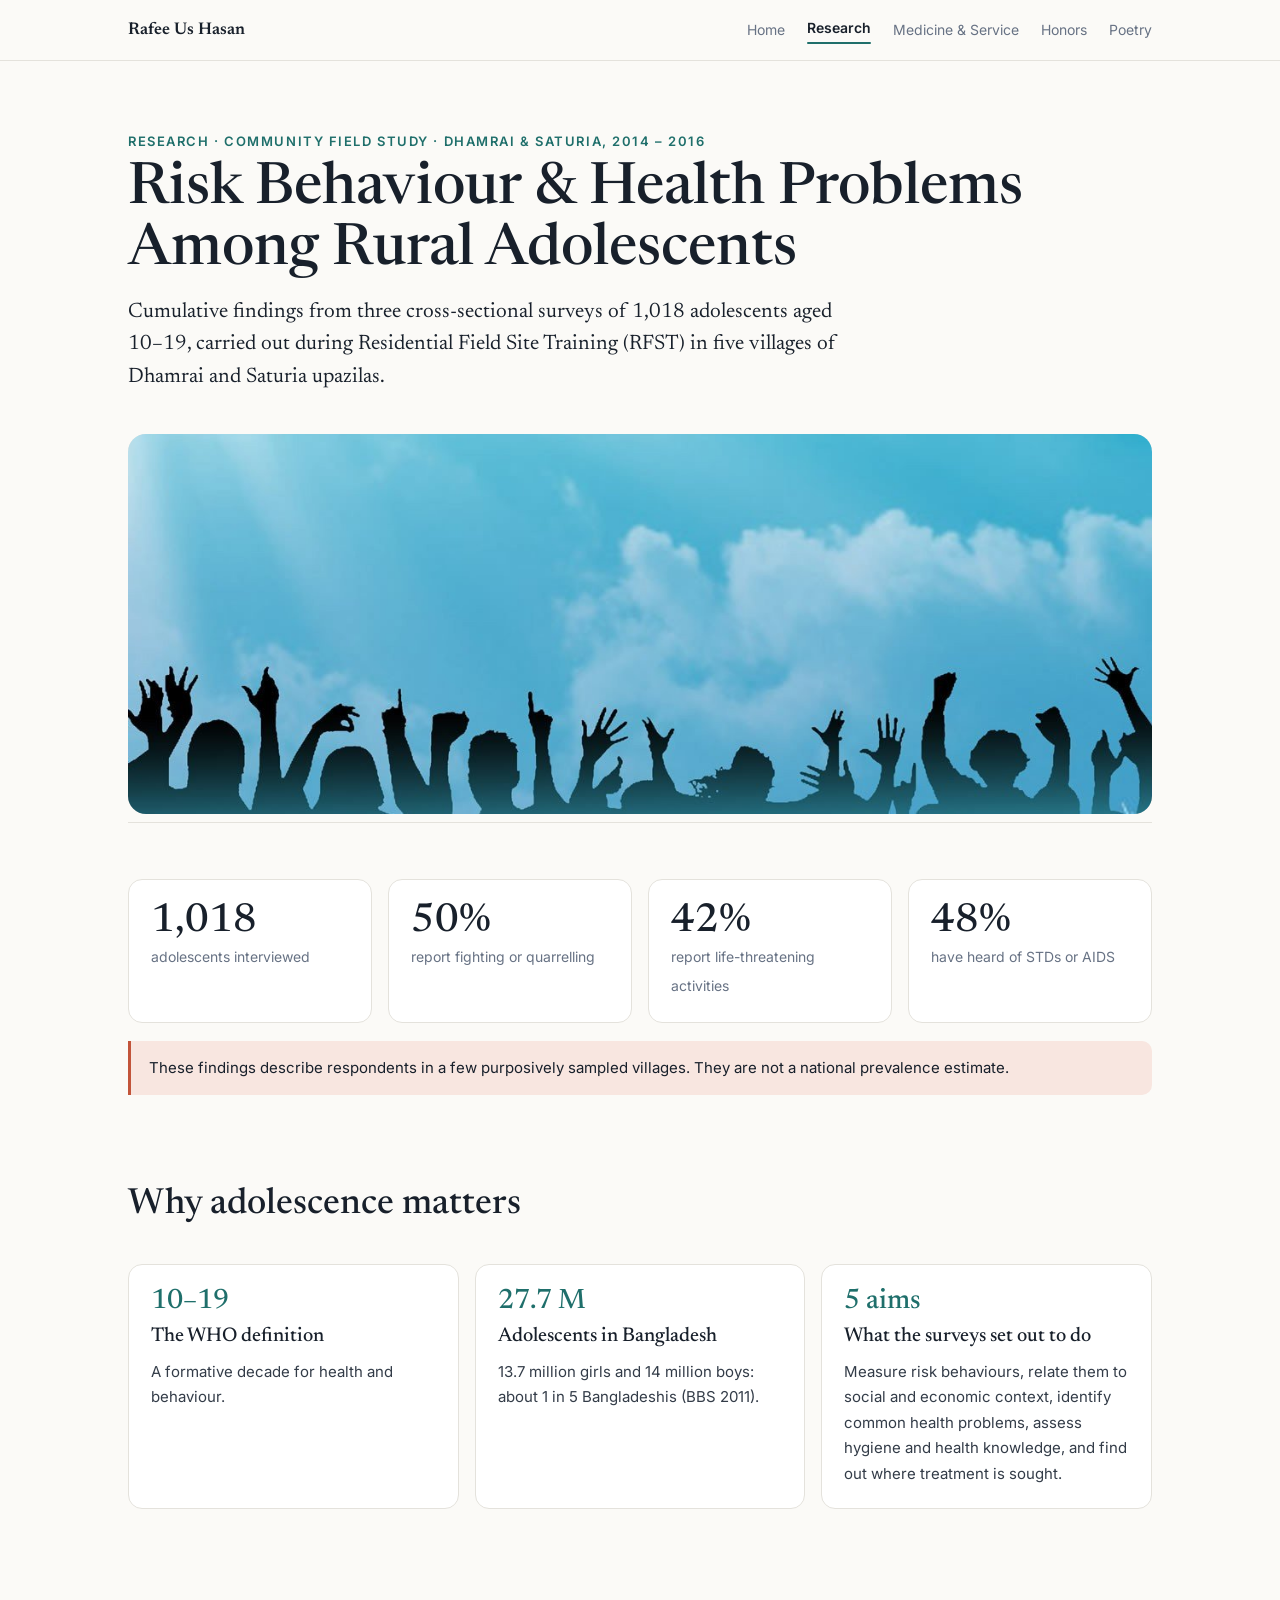
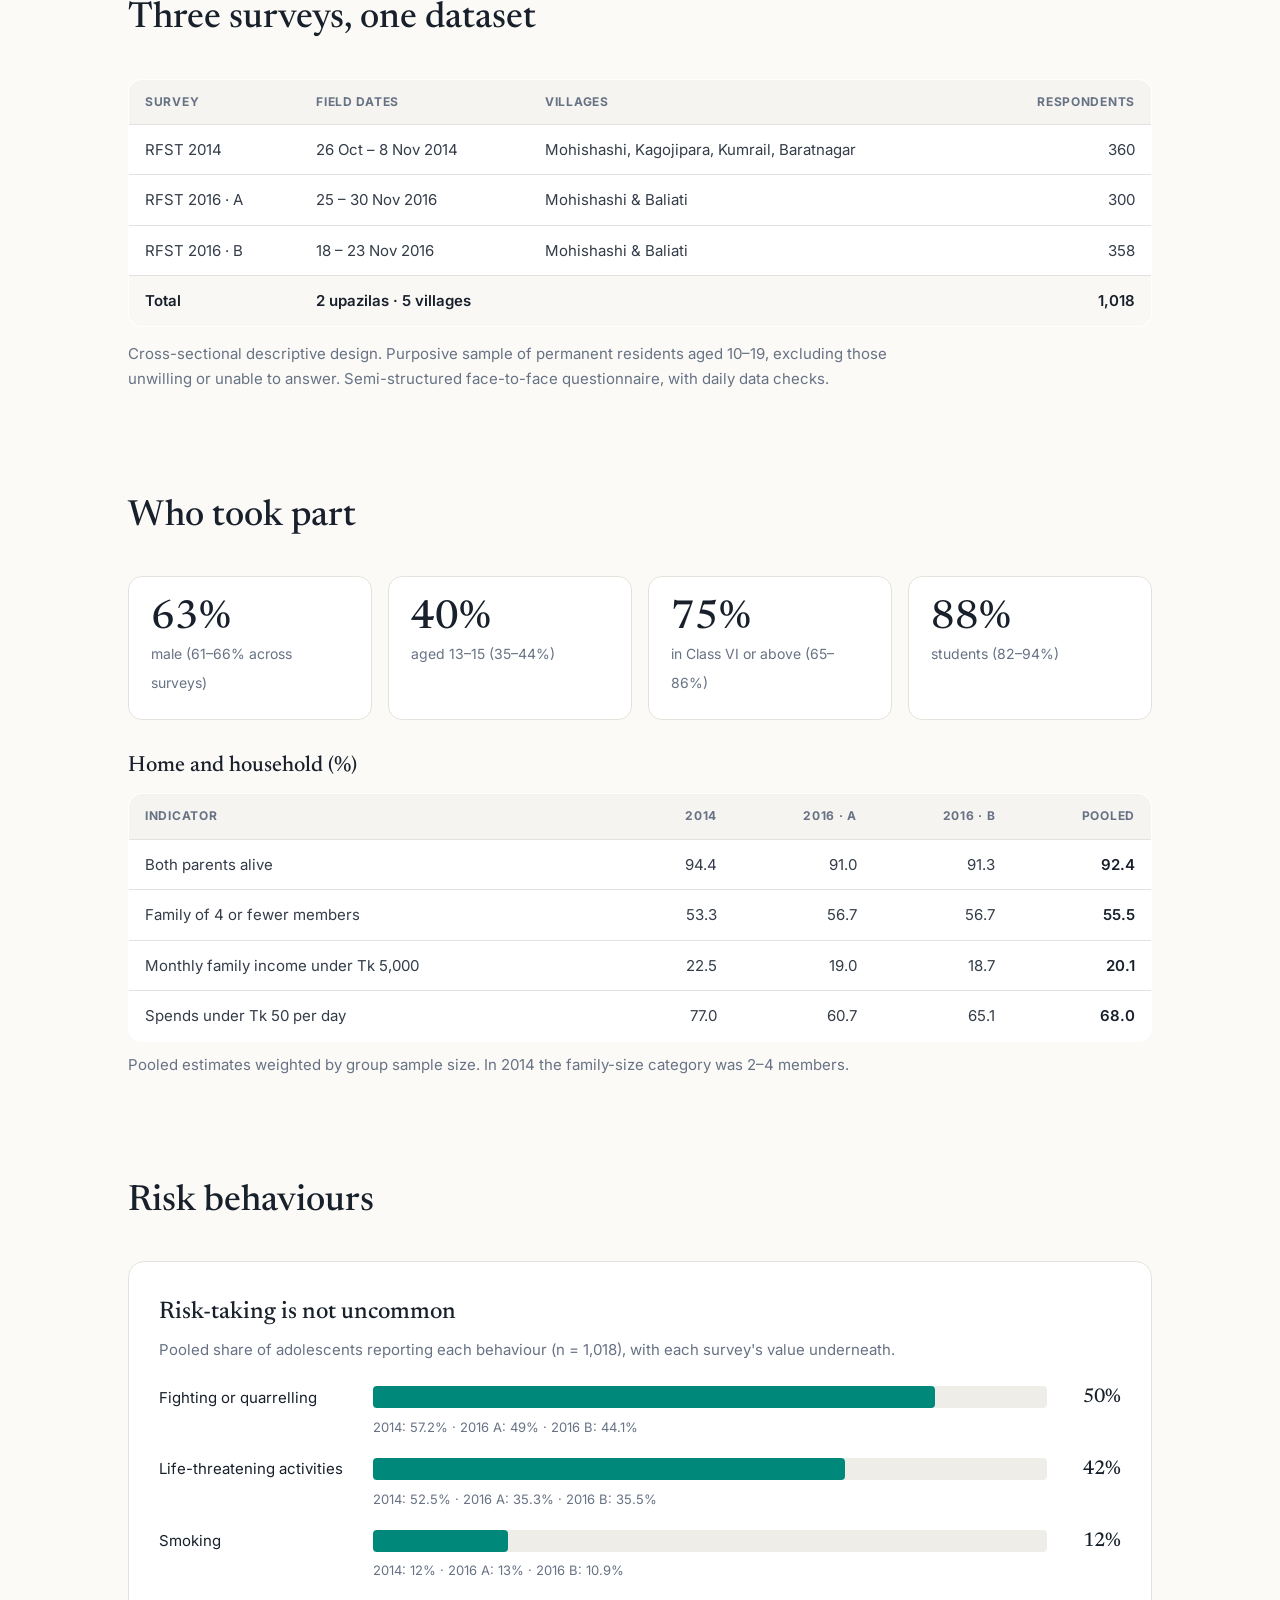
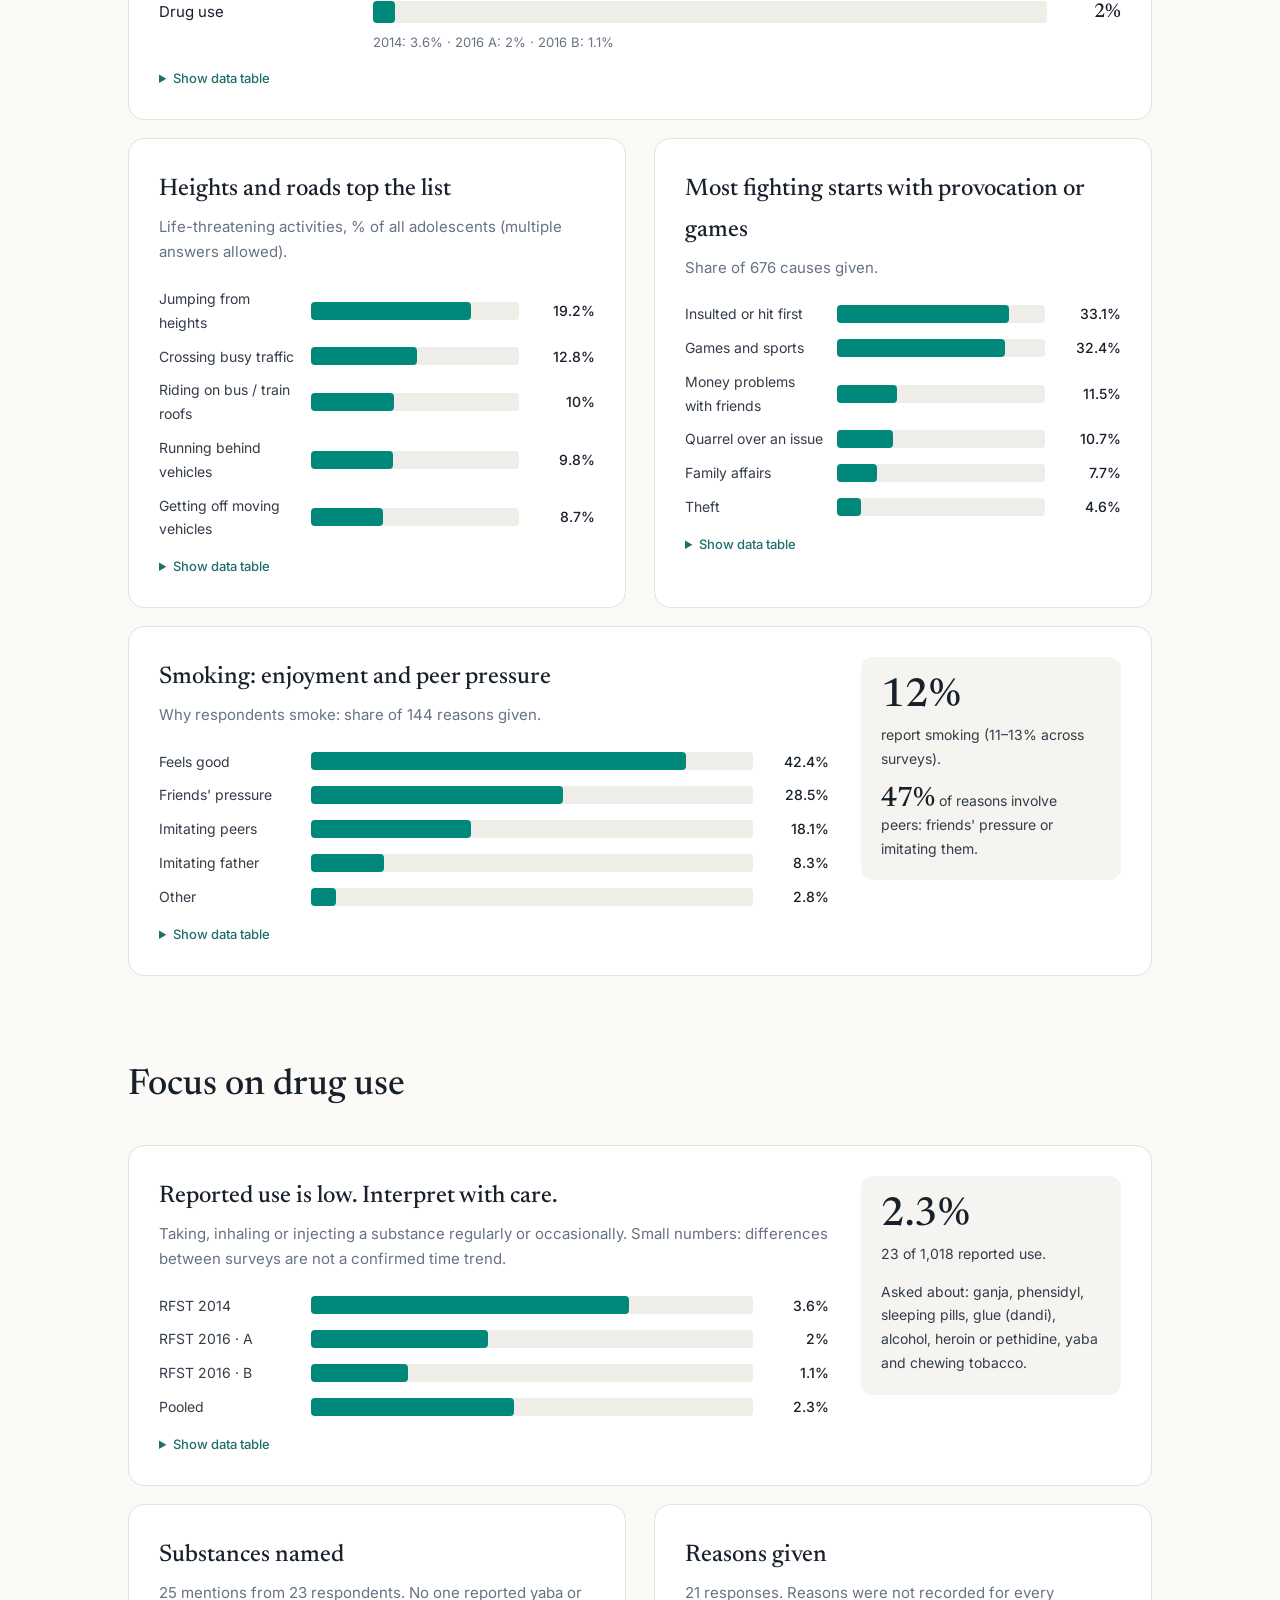
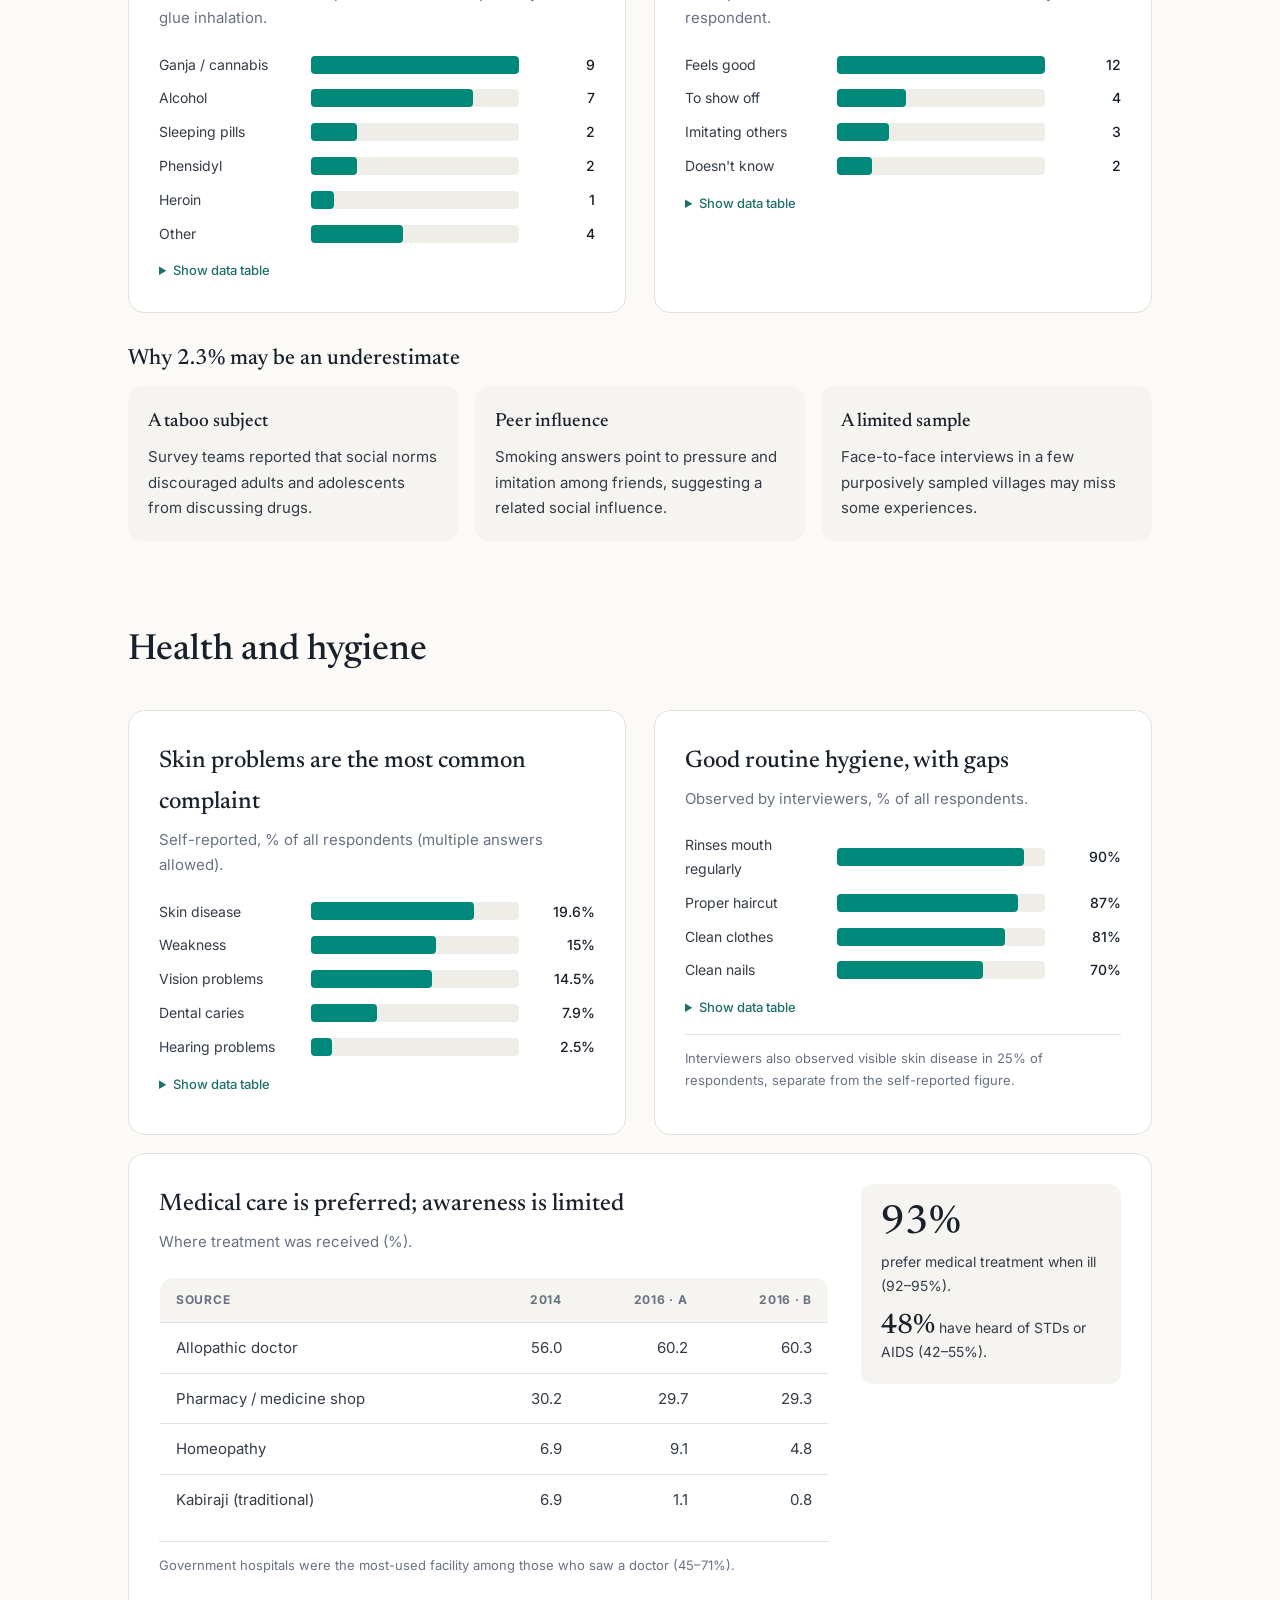
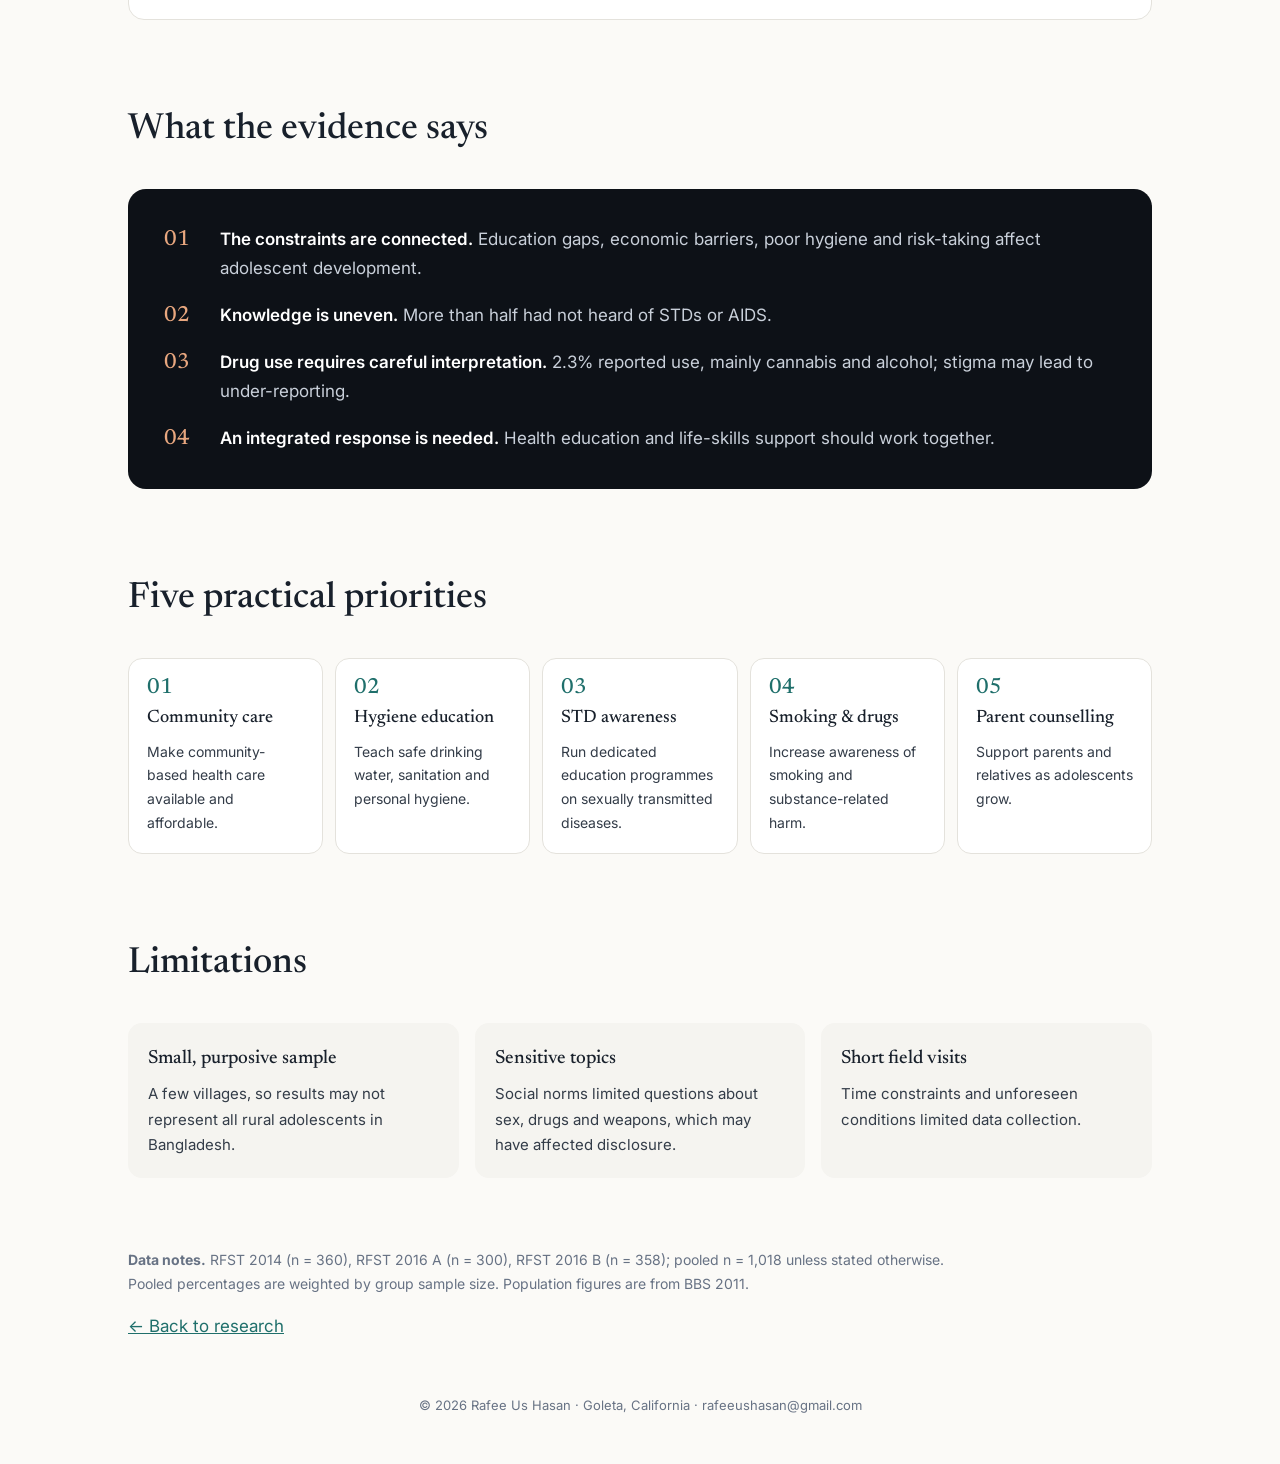
==== commit 08ee2413: "Add files via upload" ====
--- a/adolescent.html
+++ b/adolescent.html
@@ -68,6 +68,12 @@
   details.tbl table{border-collapse:collapse;margin-top:8px;min-width:260px}
   details.tbl td,details.tbl th{border-top:1px solid var(--line);padding:6px 16px 6px 0;text-align:left}
   details.tbl th{font-weight:600;color:var(--ink)}
+
+  .hero-img{margin:28px 0 0;border-radius:18px;overflow:hidden;position:relative;background:#e9e7e1}
+  .hero-img img,.hero-img svg{display:block;width:100%;height:auto;max-height:440px;object-fit:cover}
+  .hero-img figcaption{position:absolute;right:12px;bottom:12px;font:500 12px Inter;color:#fff;background:rgba(13,17,23,.6);padding:5px 10px;border-radius:99px}
+  .illus{margin:0 0 18px;border-radius:14px;overflow:hidden;border:1px solid var(--line);background:#fbfaf7}
+  .illus figcaption{font-size:13px;color:var(--muted);padding:10px 16px;border-top:1px solid var(--line)}
   #tip{position:fixed;pointer-events:none;background:var(--ink);color:#fff;font:500 13px Inter;padding:7px 10px;border-radius:6px;opacity:0;transition:opacity .1s;z-index:50;white-space:nowrap}
   .source{font-size:14px;color:var(--muted);max-width:820px}
   @media (max-width:900px){.stats{grid-template-columns:1fr 1fr}.flow,.panel,.duo,.tiles3,.lim,.next{grid-template-columns:1fr}.hb{grid-template-columns:110px 1fr 48px}}
@@ -112,6 +118,7 @@
     <p class="eyebrow">Research · Community field study · Dhamrai &amp; Saturia, 2014 – 2016</p>
     <h1>Risk Behaviour &amp; Health Problems Among Rural Adolescents</h1>
     <p>Cumulative findings from three cross-sectional surveys of 1,018 adolescents aged 10–19, carried out during Residential Field Site Training (RFST) in five villages of Dhamrai and Saturia upazilas.</p>
+    <figure class="hero-img"><img src="adolescent_hero.jpg" alt="Silhouettes of raised hands against a bright blue sky" style="object-position:center bottom;max-height:380px"></figure>
   </header>
 
   <section style="padding-top:40px">
